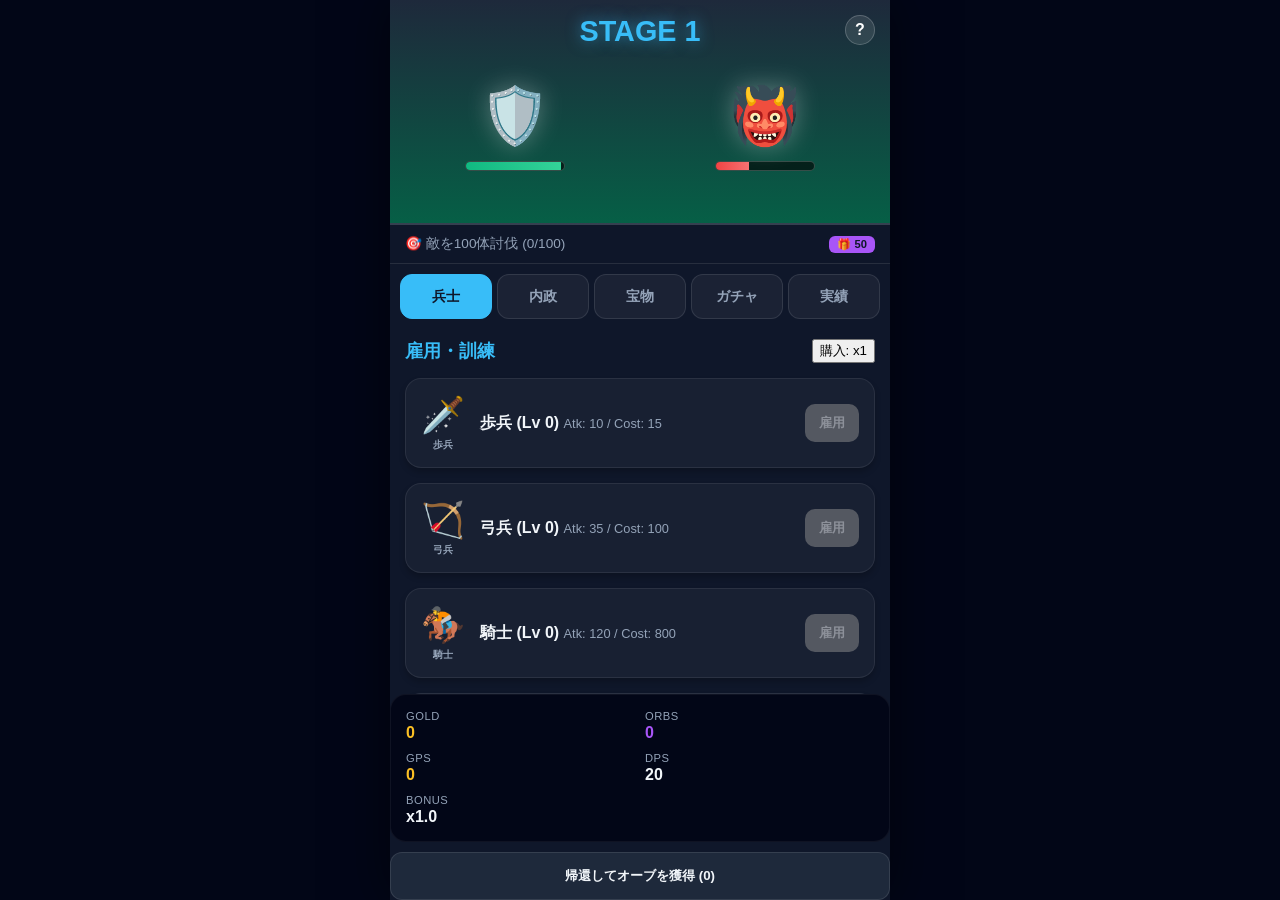
==== RPG/index.html @ 06d6e195 "feat: バグ修正・UI改善・デイリー実績タブ追加 - ボーナス計算の0除算バグ修正 - 倍速ボタンを累計討伐数ベースに変更(帰還後も維持) - 全タブのスクロール領域を統一 - ガチャ所持リストの" ====
<!DOCTYPE html>
<html lang="ja">

<head>
    <meta charset="UTF-8">
    <meta name="viewport" content="width=device-width, initial-scale=1.0">
    <title>Idle Rogue Rich - プロフェッショナル・アップデート</title>
    <style>
        :root {
            --bg-color: #0f172a;
            --card-bg: #1e293b;
            --accent-primary: #38bdf8;
            --accent-secondary: #818cf8;
            --text-main: #f1f5f9;
            --text-dim: #94a3b8;
            --danger: #ef4444;
            --success: #22c55e;
            --gold: #fbbf24;
            --orb: #a855f7;
        }

        * {
            box-sizing: border-box;
            -webkit-tap-highlight-color: transparent;
        }

        body {
            font-family: 'Inter', 'Hiragino Kaku Gothic ProN', 'Meiryo', sans-serif;
            background-color: #020617;
            color: var(--text-main);
            margin: 0;
            display: flex;
            justify-content: center;
            align-items: center;
            min-height: 100vh;
            overflow: hidden;
            font-size: 16px;
            /* Base font for mobile scaling */
        }

        @media (max-width: 480px) {
            body {
                font-size: 14px;
            }

            .game-wrapper {
                height: 100dvh;
                /* dynamic viewport height for mobile */
            }

            .item-card {
                padding: 10px 8px;
            }

            .tab-btn {
                padding: 10px 5px;
            }
        }

        .game-wrapper {
            width: 100%;
            max-width: 500px;
            /* Slightly wider for better UI */
            height: 100vh;
            background-color: var(--bg-color);
            display: flex;
            flex-direction: column;
            position: relative;
            box-shadow: 0 0 50px rgba(0, 0, 0, 0.5);
        }

        /* バトルエリア */
        .battle-screen {
            flex: 0 0 25%;
            position: relative;
            background: linear-gradient(to bottom, #1e1b4b, #0f172a);
            border-bottom: 2px solid rgba(255, 255, 255, 0.1);
            overflow: hidden;
            transition: box-shadow 0.3s;
        }

        .stage-info {
            position: absolute;
            top: 15px;
            width: 100%;
            text-align: center;
            font-size: 1.8rem;
            font-weight: 800;
            color: var(--accent-primary);
            text-shadow: 0 0 15px rgba(56, 189, 248, 0.6);
            z-index: 10;
        }

        /* 購入ボタンの無効化（グレーアウト） */
        .buy-btn:disabled {
            filter: grayscale(100%);
            opacity: 0.5;
            cursor: not-allowed;
            pointer-events: none;
        }

        /* 倍速ボタン */
        .speed-controls {
            position: absolute;
            top: 70px;
            right: 15px;
            display: none;
            /* 累計50体討伐まで隠す */
            gap: 5px;
            z-index: 100;
        }

        .speed-btn {
            background: rgba(0, 0, 0, 0.6);
            border: 1px solid var(--accent-secondary);
            color: white;
            padding: 4px 8px;
            border-radius: 4px;
            font-size: 0.7rem;
            cursor: pointer;
            transition: 0.2s;
        }

        .speed-btn.active {
            background: var(--accent-secondary);
            font-weight: bold;
        }

        /* ボス演出看板 */
        .boss-banner {
            position: absolute;
            top: 50%;
            left: 50%;
            transform: translate(-50%, -50%) scale(0);
            background: linear-gradient(90deg, transparent, rgba(220, 38, 38, 0.9), transparent);
            color: white;
            width: 100%;
            text-align: center;
            padding: 20px 0;
            font-size: 2rem;
            font-weight: 900;
            z-index: 500;
            pointer-events: none;
            transition: 0.5s cubic-bezier(0.175, 0.885, 0.32, 1.275);
            text-shadow: 0 0 10px black;
        }

        .boss-banner.show {
            transform: translate(-50%, -50%) scale(1);
        }

        /* ステージダウン：控えめなヒビ演出 */
        .stage-down-crack {
            position: absolute;
            inset: 0;
            background: url('data:image/svg+xml;utf8,<svg xmlns="http://www.w3.org/2000/svg" width="100" height="100" viewBox="0 0 100 100"><path d="M0 0 L20 30 L10 50 L40 70 L30 100 M60 0 L50 40 L80 60 L70 90 L100 100" stroke="white" stroke-width="2" fill="none" opacity="0.5"/></svg>');
            pointer-events: none;
            display: none;
            opacity: 0;
            transition: 0.3s;
        }

        @keyframes shake-lite {

            0%,
            100% {
                transform: translate(0, 0);
            }

            25% {
                transform: translate(-2px, 2px);
            }

            75% {
                transform: translate(2px, -2px);
            }
        }

        .shake-screen {
            animation: shake-lite 0.2s 3;
        }

        /* 宝物フィルター */
        .artifact-filter-area {
            display: flex;
            justify-content: space-between;
            align-items: center;
            padding: 10px;
            background: rgba(0, 0, 0, 0.2);
            border-radius: 8px;
            margin-bottom: 10px;
        }

        .rarity-select {
            background: var(--card-bg);
            color: white;
            border: 1px solid rgba(255, 255, 255, 0.1);
            padding: 5px;
            font-size: 0.8rem;
            border-radius: 4px;
        }

        /* レジェンド詳細ポップアップ */
        .legend-popup {
            position: fixed;
            top: 50%;
            left: 50%;
            transform: translate(-50%, -50%);
            background: var(--card-bg);
            border: 2px solid var(--gold);
            padding: 20px;
            border-radius: 12px;
            z-index: 1000;
            display: none;
            width: 80%;
            max-width: 300px;
            box-shadow: 0 0 30px rgba(251, 191, 36, 0.3);
            text-align: center;
        }

        /* 背景：階層表現用 */
        #battle-screen {
            transition: background 1s ease;
            background-size: cover;
            background-position: center;
        }

        .bg-plains {
            background: linear-gradient(to bottom, #1e293b, #065f46);
        }

        .bg-ruins {
            background: linear-gradient(to bottom, #1e293b, #4b5563);
        }

        .bg-boss {
            background: linear-gradient(to bottom, #450a0a, #000000) !important;
            animation: red-pulse 4s infinite;
        }

        @keyframes red-pulse {

            0%,
            100% {
                opacity: 0.9;
            }

            50% {
                opacity: 1;
            }
        }

        /* Stage Down エフェクト */
        .stage-down-overlay {
            position: absolute;
            inset: 0;
            display: none;
            justify-content: center;
            align-items: center;
            z-index: 50;
            pointer-events: none;
            background: radial-gradient(circle, transparent 40%, rgba(239, 68, 68, 0.4) 100%);
        }

        .stage-down-text {
            color: #ff4444;
            font-size: 3rem;
            font-weight: 900;
            text-shadow: 0 0 20px black;
            animation: warningShake 0.5s infinite;
        }

        @keyframes warningShake {

            0%,
            100% {
                transform: scale(1);
            }

            50% {
                transform: scale(1.1);
            }
        }

        .edge-flash-red {
            animation: redFlash 0.5s 3;
        }

        @keyframes redFlash {

            0%,
            100% {
                box-shadow: inset 0 0 0px var(--danger);
            }

            50% {
                box-shadow: inset 0 0 40px var(--danger);
            }
        }

        .units-container {
            height: 100%;
            display: flex;
            justify-content: space-around;
            align-items: center;
            padding-top: 30px;
        }

        .entity {
            display: flex;
            flex-direction: column;
            align-items: center;
            gap: 12px;
            position: relative;
        }

        .avatar {
            font-size: 3.5rem;
            filter: drop-shadow(0 0 12px rgba(255, 255, 255, 0.3));
        }

        .hp-container {
            width: 100px;
            height: 10px;
            background: rgba(0, 0, 0, 0.6);
            border-radius: 5px;
            overflow: hidden;
            border: 1px solid rgba(255, 255, 255, 0.2);
        }

        .hp-fill {
            height: 100%;
            width: 100%;
            transition: width 0.2s ease-out;
        }

        .hp-ally {
            background: linear-gradient(90deg, #10b981, #34d399);
        }

        .hp-enemy {
            background: linear-gradient(90deg, #ef4444, #f87171);
        }

        /* 管理エリア */
        .management-area {
            flex: 1;
            display: flex;
            flex-direction: column;
            background: var(--bg-color);
            padding: 0;
            /* Remove padding to allow mission-bar to touch edges */
            overflow: hidden;
        }

        /* 固定実績バーの余白調整 */
        .tabs {
            display: flex;
            gap: 5px;
            margin: 10px;
            /* Bring back margin since management-area padding is 0 */
        }

        .tab-btn {
            flex: 1;
            padding: 12px 5px;
            background: rgba(255, 255, 255, 0.05);
            border: 1px solid rgba(255, 255, 255, 0.1);
            color: var(--text-dim);
            border-radius: 12px;
            cursor: pointer;
            font-size: 0.9rem;
            font-weight: bold;
            transition: 0.2s;
        }

        .tab-btn.active {
            background: var(--accent-primary);
            color: var(--bg-color);
            border-color: var(--accent-primary);
        }

        .tab-content {
            display: none;
            flex: 1;
            min-height: 0;
            /* flexbox子要素のスクロール有効化に必須 */
            overflow-y: auto;
            padding: 10px 15px;
            -webkit-overflow-scrolling: touch;
            scrollbar-width: thin;
            scrollbar-color: var(--accent-primary) transparent;
        }

        .tab-content::-webkit-scrollbar {
            width: 4px;
        }

        .tab-content::-webkit-scrollbar-thumb {
            background: var(--accent-primary);
            border-radius: 10px;
        }

        .tab-content.active {
            display: flex;
            flex-direction: column;
        }

        /* === デイリー実績タブ用スタイル === */
        .daily-mission-card {
            background: rgba(255, 255, 255, 0.04);
            border: 1px solid rgba(255, 255, 255, 0.08);
            border-radius: 16px;
            padding: 15px;
            margin-bottom: 12px;
            transition: 0.2s;
        }

        .daily-mission-card.completed {
            border-color: rgba(34, 197, 94, 0.4);
            background: rgba(34, 197, 94, 0.08);
        }

        .daily-mission-card.claimed {
            opacity: 0.5;
            border-color: rgba(255, 255, 255, 0.05);
        }

        .daily-mission-header {
            display: flex;
            justify-content: space-between;
            align-items: center;
            margin-bottom: 10px;
        }

        .daily-mission-title {
            font-weight: bold;
            font-size: 0.95rem;
        }

        .daily-mission-reward {
            color: var(--orb);
            font-size: 0.8rem;
            font-weight: bold;
        }

        .daily-progress-bar {
            height: 10px;
            background: rgba(255, 255, 255, 0.08);
            border-radius: 5px;
            overflow: hidden;
            margin-bottom: 6px;
        }

        .daily-progress-fill {
            height: 100%;
            background: linear-gradient(90deg, var(--accent-primary), var(--accent-secondary));
            border-radius: 5px;
            transition: width 0.5s ease;
        }

        .daily-mission-card.completed .daily-progress-fill {
            background: linear-gradient(90deg, var(--success), #4ade80);
        }

        .daily-progress-text {
            font-size: 0.75rem;
            color: var(--text-dim);
            text-align: right;
            margin-bottom: 8px;
        }

        .claim-btn {
            width: 100%;
            padding: 10px;
            border: none;
            border-radius: 10px;
            font-weight: bold;
            cursor: pointer;
            transition: 0.2s;
            font-size: 0.9rem;
        }

        .claim-btn.available {
            background: linear-gradient(to right, var(--success), #4ade80);
            color: var(--bg-color);
            box-shadow: 0 4px 15px rgba(34, 197, 94, 0.3);
        }

        .claim-btn.available:active {
            transform: scale(0.96);
        }

        .claim-btn.locked {
            background: rgba(255, 255, 255, 0.05);
            color: var(--text-dim);
            cursor: not-allowed;
        }

        .claim-btn.claimed-btn {
            background: rgba(255, 255, 255, 0.05);
            color: var(--text-dim);
            cursor: default;
        }

        .daily-reset-info {
            text-align: center;
            font-size: 0.75rem;
            color: var(--text-dim);
            margin-bottom: 15px;
            padding: 8px;
            background: rgba(0, 0, 0, 0.2);
            border-radius: 8px;
        }

        /* ショップ・実績 */
        .shop-header {
            display: flex;
            justify-content: space-between;
            align-items: center;
            margin-bottom: 15px;
        }

        .shop-title {
            color: var(--accent-primary);
            font-weight: 800;
            font-size: 1.1rem;
        }

        .item-card {
            background: var(--card-bg);
            border-radius: 16px;
            padding: 12px;
            margin-bottom: 10px;
            display: flex;
            align-items: center;
            gap: 12px;
            border: 1px solid rgba(255, 255, 255, 0.05);
            box-shadow: 0 4px 6px rgba(0, 0, 0, 0.2);
        }

        .item-icon-wrapper {
            display: flex;
            flex-direction: column;
            align-items: center;
            gap: 2px;
        }

        .unit-label {
            font-size: 0.65rem;
            color: var(--text-dim);
            font-weight: bold;
        }

        .item-icon {
            font-size: 2.2rem;
        }

        .item-info {
            flex: 1;
        }

        .item-name {
            font-weight: bold;
            color: var(--text-main);
            font-size: 1rem;
        }

        .item-desc {
            font-size: 0.8rem;
            color: var(--text-dim);
        }

        .buy-btn {
            padding: 10px 14px;
            background: var(--accent-secondary);
            border-radius: 10px;
            color: white;
            font-weight: 800;
            border: none;
            cursor: pointer;
        }

        /* ポップアップ演出 */
        .atk-up-pop {
            position: absolute;
            color: #fbbf24;
            font-weight: 900;
            font-size: 1.4rem;
            pointer-events: none;
            animation: atkPop 0.6s ease-out forwards;
            z-index: 200;
            text-shadow: 0 0 10px rgba(0, 0, 0, 0.8);
        }

        @keyframes atkPop {
            0% {
                transform: scale(0.5);
                opacity: 0;
            }

            30% {
                transform: scale(1.2);
                opacity: 1;
            }

            100% {
                transform: translateY(-40px) scale(1);
                opacity: 0;
            }
        }

        /* Legacy mission-area styles removed */

        /* ヘルプボタン */
        .help-btn {
            position: absolute;
            top: 15px;
            right: 15px;
            width: 30px;
            height: 30px;
            background: rgba(255, 255, 255, 0.1);
            border: 1px solid rgba(255, 255, 255, 0.2);
            border-radius: 50%;
            color: white;
            display: flex;
            justify-content: center;
            align-items: center;
            cursor: pointer;
            z-index: 100;
            font-weight: bold;
        }

        /* モーダル共通 */
        .modal {
            position: fixed;
            inset: 0;
            background: rgba(0, 0, 0, 0.9);
            z-index: 3000;
            display: none;
            justify-content: center;
            align-items: center;
            padding: 20px;
        }

        .modal-content {
            background: var(--card-bg);
            border-radius: 20px;
            padding: 25px;
            width: 100%;
            max-width: 400px;
            max-height: 80vh;
            overflow-y: auto;
            position: relative;
        }

        .close-modal {
            position: absolute;
            top: 15px;
            right: 15px;
            font-size: 1.5rem;
            cursor: pointer;
        }

        .help-content h3 {
            color: var(--accent-primary);
            border-bottom: 1px solid #334155;
            padding-bottom: 5px;
        }

        .help-content p {
            font-size: 0.85rem;
            line-height: 1.5;
            color: var(--text-dim);
        }

        /* アーティファクト詳細（ガチャ用） */
        .gacha-item-detail {
            font-size: 0.8rem;
            margin-top: 5px;
            color: var(--accent-secondary);
        }

        /* アニメーション：ヒット演出 */
        @keyframes flash {

            0%,
            100% {
                filter: brightness(1);
            }

            50% {
                filter: brightness(3) contrast(1.5);
            }
        }

        .damage-popup {
            position: absolute;
            font-weight: 900;
            font-size: 1.5rem;
            pointer-events: none;
            animation: floatUp 0.8s forwards;
            z-index: 100;
            text-shadow: 2px 2px 0px rgba(0, 0, 0, 1);
        }

        @keyframes floatUp {
            0% {
                transform: translateY(0);
                opacity: 1;
            }

            100% {
                transform: translateY(-60px);
                opacity: 0;
            }
        }

        .footer-stats {
            background: #020617;
            padding: 12px;
            border-radius: 16px;
            display: grid;
            grid-template-columns: 1fr 1fr;
            gap: 8px;
            margin-top: auto;
            border: 1px solid rgba(255, 255, 255, 0.05);
        }

        .stat-val {
            font-size: 1.1rem;
        }

        /* アーティファクト */
        .artifact-grid {
            display: grid;
            grid-template-columns: repeat(4, 1fr);
            gap: 12px;
            padding: 5px;
        }

        .artifact-slot {
            aspect-ratio: 1;
            background: rgba(0, 0, 0, 0.3);
            border-radius: 12px;
            display: flex;
            justify-content: center;
            align-items: center;
            font-size: 1.5rem;
            border: 2px solid transparent;
            opacity: 0.3;
            transition: all 0.3s;
            cursor: help;
        }

        .artifact-slot.owned {
            opacity: 1;
            background: rgba(255, 255, 255, 0.05);
        }

        /* ガチャUI */
        .gacha-container {
            padding: 20px;
            text-align: center;
            background: rgba(0, 0, 0, 0.2);
            border-radius: 20px;
            border: 1px dashed rgba(168, 85, 247, 0.4);
        }

        .gacha-banner {
            font-size: 1.5rem;
            font-weight: bold;
            margin-bottom: 15px;
            background: linear-gradient(45deg, #a855f7, #38bdf8);
            -webkit-background-clip: text;
            -webkit-text-fill-color: transparent;
        }

        .gacha-btn {
            width: 100%;
            padding: 18px;
            background: linear-gradient(to right, #6366f1, #a855f7);
            color: white;
            border: none;
            border-radius: 14px;
            font-weight: bold;
            font-size: 1.1rem;
            cursor: pointer;
            box-shadow: 0 4px 15px rgba(168, 85, 247, 0.4);
            transition: all 0.2s;
        }

        .gacha-btn:active {
            transform: scale(0.96);
        }

        .gacha-owned {
            margin-top: 25px;
            display: grid;
            grid-template-columns: repeat(2, 1fr);
            gap: 12px;
        }

        .gacha-item {
            background: rgba(255, 255, 255, 0.05);
            padding: 10px;
            border-radius: 10px;
            font-size: 0.8rem;
            display: flex;
            align-items: center;
            gap: 10px;
        }

        /* 統計エリア */
        .footer-stats {
            background: #020617;
            padding: 15px;
            border-radius: 16px;
            display: grid;
            grid-template-columns: 1fr 1fr;
            gap: 10px;
            margin-top: auto;
        }

        .stat-box {
            display: flex;
            flex-direction: column;
            gap: 2px;
        }

        .stat-lbl {
            font-size: 0.7rem;
            color: var(--text-dim);
            text-transform: uppercase;
            letter-spacing: 0.5px;
        }

        .stat-val {
            font-size: 1rem;
            font-weight: bold;
            font-variant-numeric: tabular-nums;
        }

        .color-gold {
            color: var(--gold);
        }

        .color-orb {
            color: var(--orb);
        }

        .return-btn {
            width: 100%;
            padding: 14px;
            background: #1e293b;
            color: var(--text-main);
            border: 1px solid rgba(255, 255, 255, 0.1);
            border-radius: 12px;
            margin-top: 10px;
            font-weight: bold;
            cursor: pointer;
            transition: all 0.2s;
        }

        .return-btn:hover:not(:disabled) {
            background: #334155;
            border-color: var(--accent-primary);
        }

        /* オーバーレイ */
        .overlay {
            position: fixed;
            top: 0;
            left: 0;
            width: 100%;
            height: 100%;
            background: rgba(0, 0, 0, 0.85);
            backdrop-filter: blur(10px);
            z-index: 1000;
            display: none;
            justify-content: center;
            align-items: center;
        }

        .result-card {
            width: 90%;
            max-width: 400px;
            background: var(--card-bg);
            border: 1px solid rgba(255, 255, 255, 0.1);
            border-radius: 28px;
            padding: 25px;
            text-align: center;
            box-shadow: 0 25px 50px -12px rgba(0, 0, 0, 0.5);
            max-height: 90vh;
            display: flex;
            flex-direction: column;
        }

        /* --- 新規UIスタイル --- */
        .mission-bar {
            background: rgba(15, 23, 42, 0.85);
            border-bottom: 1px solid rgba(255, 255, 255, 0.1);
            padding: 10px 15px;
            display: flex;
            justify-content: space-between;
            align-items: center;
            cursor: pointer;
            transition: 0.2s;
            position: sticky;
            top: 0;
            z-index: 10;
            backdrop-filter: blur(8px);
        }

        .mission-bar:hover {
            background: rgba(30, 41, 59, 0.95);
        }

        .mission-summary-text {
            font-size: 0.85rem;
            color: var(--text-dim);
            white-space: nowrap;
            overflow: hidden;
            text-overflow: ellipsis;
            max-width: 70%;
        }

        .mission-reward-badge {
            background: var(--orb);
            color: var(--bg-color);
            font-size: 0.7rem;
            font-weight: bold;
            padding: 2px 8px;
            border-radius: 6px;
            display: flex;
            align-items: center;
            gap: 4px;
        }

        .mission-modal {
            display: none;
            position: fixed;
            top: 0;
            left: 0;
            width: 100%;
            height: 100%;
            background: rgba(0, 0, 0, 0.85);
            z-index: 2000;
            justify-content: center;
            align-items: center;
            padding: 20px;
        }

        .mission-modal-content {
            background: var(--card-bg);
            border: 1px solid rgba(255, 255, 255, 0.1);
            width: 100%;
            max-width: 420px;
            border-radius: 20px;
            padding: 25px;
            max-height: 80vh;
            overflow-y: auto;
            box-shadow: 0 15px 40px rgba(0, 0, 0, 0.6);
        }

        .mission-item {
            background: rgba(255, 255, 255, 0.03);
            border: 1px solid rgba(255, 255, 255, 0.05);
            border-radius: 12px;
            padding: 15px;
            margin-bottom: 12px;
            display: flex;
            flex-direction: column;
            gap: 10px;
        }

        .mission-item.done {
            border-color: rgba(34, 197, 94, 0.3);
            background: rgba(34, 197, 94, 0.08);
        }

        .mission-info-top {
            display: flex;
            justify-content: space-between;
            align-items: center;
        }

        .mission-progress-container {
            height: 8px;
            background: rgba(255, 255, 255, 0.08);
            border-radius: 4px;
            overflow: hidden;
        }

        .mission-progress-fill {
            height: 100%;
            background: var(--accent-primary);
            width: 0%;
            transition: width 0.5s ease;
        }

        .mission-item.done .mission-progress-fill {
            background: var(--accent-secondary);
        }

        /* カード型UIの統一 */
        .item-card {
            background: rgba(255, 255, 255, 0.04);
            border: 1px solid rgba(255, 255, 255, 0.08);
            border-radius: 16px;
            padding: 15px;
            margin-bottom: 15px;
            display: flex;
            align-items: center;
            gap: 15px;
            position: relative;
            overflow: hidden;
            transition: 0.2s;
        }

        .item-card:hover {
            border-color: rgba(255, 255, 255, 0.15);
            background: rgba(255, 255, 255, 0.06);
        }

        .quest-progress-bg {
            position: absolute;
            bottom: 0;
            left: 0;
            width: 100%;
            height: 3px;
            background: rgba(255, 255, 255, 0.05);
        }

        .quest-progress-fill {
            height: 100%;
            background: var(--accent-secondary);
            width: 0%;
            transition: width 0.1s linear;
        }

        .gps-increase {
            color: var(--accent-secondary);
            font-size: 0.75rem;
            font-weight: bold;
            margin-left: 5px;
            animation: bounce-s 1.2s infinite;
        }

        @keyframes bounce-s {

            0%,
            100% {
                transform: translateY(0);
            }

            50% {
                transform: translateY(-3px);
            }
        }

        /* ガチャリニューアル */
        .gacha-layout {
            display: flex;
            flex-direction: column;
            height: 100%;
        }

        .gacha-top {
            flex: 1;
            padding: 20px;
            text-align: center;
            background: linear-gradient(to bottom, rgba(59, 130, 246, 0.1), transparent);
            display: flex;
            flex-direction: column;
            justify-content: center;
            align-items: center;
        }

        .gacha-banner-v2 {
            font-size: 1.4rem;
            font-weight: bold;
            color: var(--orb);
            margin-bottom: 15px;
        }

        .gacha-bottom {
            background: rgba(0, 0, 0, 0.2);
            padding: 25px;
            border-top: 1px solid rgba(255, 255, 255, 0.05);
        }

        .gacha-btn-v2 {
            width: 100%;
            padding: 18px;
            margin-bottom: 12px;
            font-size: 1.1rem;
            font-weight: bold;
            border-radius: 12px;
            cursor: pointer;
            transition: 0.3s;
            border: none;
        }

        .gacha-btn-1 {
            background: rgba(255, 255, 255, 0.1);
            color: var(--text-main);
            border: 1px solid rgba(255, 255, 255, 0.1);
        }

        .gacha-btn-10 {
            background: linear-gradient(to right, #f59e0b, #ef4444);
            color: white;
            box-shadow: 0 4px 15px rgba(239, 68, 68, 0.3);
        }

        .gacha-btn-v2:disabled {
            opacity: 0.5;
            filter: grayscale(1);
        }

        /* 宝物リストのスクロール化とグリッド調整 */
        .res-art-container {
            background: rgba(0, 0, 0, 0.2);
            border-radius: 12px;
            padding: 15px;
            margin-bottom: 20px;
            overflow: hidden;
            display: flex;
            flex-direction: column;
        }

        #res-art-list {
            display: grid;
            grid-template-columns: repeat(5, 1fr);
            gap: 12px;
            max-height: 40vh;
            overflow-y: auto;
            padding: 5px;
            /* カスタムスクロールバー */
            scrollbar-width: thin;
            scrollbar-color: var(--accent-primary) transparent;
        }

        #res-art-list::-webkit-scrollbar {
            width: 4px;
        }

        #res-art-list::-webkit-scrollbar-thumb {
            background: var(--accent-primary);
            border-radius: 10px;
        }

        @media (max-width: 480px) {
            #res-art-list {
                grid-template-columns: repeat(4, 1fr);
                gap: 8px;
            }
        }

        /* レアリティ別スロット演出 */
        .res-art-slot {
            aspect-ratio: 1;
            background: rgba(15, 23, 42, 0.5);
            border: 1px solid rgba(255, 255, 255, 0.1);
            border-radius: 8px;
            display: flex;
            justify-content: center;
            align-items: center;
            position: relative;
            transition: 0.3s;
        }

        .rarity-n {
            border-color: #94a3b8;
        }

        .rarity-r {
            border-color: #22c55e;
            background: rgba(34, 197, 94, 0.1);
        }

        .rarity-hr {
            border-color: #3b82f6;
            background: rgba(59, 130, 246, 0.1);
        }

        .rarity-sr {
            border-color: #a855f7;
            background: rgba(168, 85, 247, 0.1);
        }

        .rarity-l {
            border-color: #fbbf24;
            background: rgba(251, 191, 36, 0.15);
            box-shadow: 0 0 10px rgba(251, 191, 36, 0.3);
            animation: legend-glow 2s infinite;
        }

        @keyframes legend-glow {

            0%,
            100% {
                box-shadow: 0 0 5px rgba(251, 191, 36, 0.3);
            }

            50% {
                box-shadow: 0 0 15px rgba(251, 191, 36, 0.6);
            }
        }

        /* ツールチップ */
        .tooltip {
            position: fixed;
            background: rgba(15, 23, 42, 0.98);
            border: 1px solid var(--accent-primary);
            color: white;
            padding: 12px 18px;
            border-radius: 10px;
            font-size: 0.85rem;
            z-index: 2000;
            pointer-events: none;
            display: none;
            box-shadow: 0 10px 30px rgba(0, 0, 0, 0.6);
        }

        .death-flash {
            animation: deathFlash 0.3s ease-out;
        }

        @keyframes deathFlash {
            0% {
                filter: brightness(1);
            }

            50% {
                filter: brightness(10) contrast(2) hue-rotate(90deg);
            }

            100% {
                filter: brightness(1);
            }
        }

        .art-multi {
            position: absolute;
            bottom: -2px;
            right: -2px;
            background: rgba(0, 0, 0, 0.8);
            color: var(--gold);
            font-size: 0.6rem;
            padding: 1px 3px;
            border-radius: 3px;
            border: 1px solid var(--gold);
            font-weight: bold;
            pointer-events: none;
        }
    </style>
</head>

<body>

    <div class="game-wrapper" id="game-wrapper">
        <div class="help-btn" onclick="openHelp()">?</div>

        <div class="battle-screen" id="battle-screen">
            <div id="stage-down-overlay" class="stage-down-overlay">
                <div class="stage-down-text">⚠ Stage Down ⚠</div>
            </div>
            <div id="stage-down-crack" class="stage-down-crack"></div>
            <div id="boss-banner" class="boss-banner">BOSS STAGE</div>

            <div class="speed-controls" id="speed-controls">
                <button class="speed-btn active" onclick="setSpeed(1)">x1</button>
                <button class="speed-btn" id="speed-x2" onclick="setSpeed(2)">x2</button>
                <button class="speed-btn" id="speed-x3" onclick="setSpeed(3)">x3</button>
            </div>

            <div class="stage-info" id="stage-info-display">STAGE <span id="stage-num">1</span></div>
            <div class="units-container">
                <div class="entity walking" id="ally-entity">
                    <div class="avatar">🛡️</div>
                    <div class="hp-container">
                        <div id="ally-hp-bar" class="hp-fill hp-ally"></div>
                    </div>
                </div>
                <div class="entity" id="enemy-entity">
                    <div class="avatar" id="enemy-avatar">👹</div>
                    <div class="hp-container">
                        <div id="enemy-hp-bar" class="hp-fill hp-enemy"></div>
                    </div>
                </div>
            </div>
        </div>

        <div class="management-area">
            <!-- 新しい固定実績バー -->
            <div class="mission-bar" onclick="openMissions()">
                <div class="mission-summary-text" id="mission-summary-text">
                    🎯 ターゲット: 敵を100体討伐 (0/100)
                </div>
                <div class="mission-reward-badge">
                    <span>🎁</span> <span id="mission-reward-val">50</span>
                </div>
            </div>

            <div class="tabs">
                <button class="tab-btn active" onclick="showTab('units')">兵士</button>
                <button class="tab-btn" onclick="showTab('quests')">内政</button>
                <button class="tab-btn" onclick="showTab('artifacts')">宝物</button>
                <button class="tab-btn" onclick="showTab('gacha')">ガチャ</button>
                <button class="tab-btn" onclick="showTab('daily')">実績</button>
            </div>

            <div id="units-tab" class="tab-content active">
                <div class="shop-header">
                    <span class="shop-title">雇用・訓練</span>
                    <button class="toggle-btn" id="buy-mode-btn" onclick="toggleBuyMode()">購入: x1</button>
                </div>
                <div id="unit-list"></div>
            </div>

            <div id="quests-tab" class="tab-content">
                <div class="shop-header">
                    <span class="shop-title">内政・クエスト</span>
                </div>
                <p style="font-size: 0.75rem; color: var(--text-dim); margin-bottom: 10px;">
                    クエストを強化することで、戦闘中も自動的にゴールドが生産されます (GPS)。
                </p>
                <div id="quest-list"></div>
            </div>

            <div id="artifacts-tab" class="tab-content">
                <div class="artifact-filter-area">
                    <span style="font-size:0.8rem;">📦 宝物コレクション</span>
                    <select class="rarity-select" id="rarity-filter" onchange="filterArtifacts()">
                        <option value="ALL">すべて</option>
                        <option value="L">LEGEND</option>
                        <option value="SR">SUPER RARE</option>
                        <option value="HR">HYPER RARE</option>
                        <option value="R">RARE</option>
                        <option value="N">NORMAL</option>
                    </select>
                </div>
                <div class="artifact-grid" id="artifact-list">
                    <!-- JSで動的に追加 -->
                </div>
            </div>

            <div id="gacha-tab" class="tab-content">
                <div class="gacha-layout">
                    <div class="gacha-top">
                        <div class="gacha-banner-v2">🌌 神域の宝物典</div>
                        <div style="font-size: 0.8rem; color: var(--text-dim); max-width: 280px; margin: 0 auto;">
                            古の神々が遺した秘宝の数々。<br>
                            オーブを捧げることで、持ち主の魂を恒久的に強化する力の一部を得ることができます。
                        </div>
                        <div style="margin-top:20px; font-size:0.75rem; color:var(--accent-primary);">
                            R以上 30% / HR以上 10% / L 0.5%
                        </div>
                    </div>
                    <div class="gacha-bottom">
                        <button class="gacha-btn-v2 gacha-btn-1" onclick="pullGacha()">
                            1回引く (100 Orbs)
                        </button>
                        <button class="gacha-btn-v2 gacha-btn-10" onclick="pullGacha10()">
                            10回引く (1000 Orbs)
                        </button>
                    </div>
                    <div style="margin-top:15px;">
                        <div style="font-size:0.85rem; color:var(--text-dim); margin-bottom:10px; padding:0 20px;">📦
                            所持アイテム</div>
                        <div class="gacha-owned" id="gacha-owned-list"></div>
                    </div>
                </div>
            </div>

            <!-- ===== 実績（デイリー）タブ ===== -->
            <div id="daily-tab" class="tab-content">
                <div class="shop-header">
                    <span class="shop-title">🏆 デイリー実績</span>
                </div>
                <div class="daily-reset-info" id="daily-reset-timer">次のリセットまで: --:--:--</div>
                <div id="daily-mission-list"></div>
            </div>

            <div class="footer-stats">
                <div class="stat-box">
                    <span class="stat-lbl">Gold</span>
                    <span id="gold-val" class="stat-val color-gold">0</span>
                </div>
                <div class="stat-box">
                    <span class="stat-lbl">Orbs</span>
                    <span id="orb-val" class="stat-val color-orb">0</span>
                </div>
                <div class="stat-box">
                    <span class="stat-lbl">GPS</span>
                    <span id="gps-val" class="stat-val color-gold">0</span>
                </div>
                <div class="stat-box">
                    <span class="stat-lbl">DPS</span>
                    <span id="dps-val" class="stat-val">0</span>
                </div>
                <div class="stat-box">
                    <span class="stat-lbl">Bonus</span>
                    <span id="multi-val" class="stat-val">x1.0</span>
                </div>
            </div>

            <button class="return-btn" id="return-btn" onclick="handleReturn()">
                帰還してオーブを獲得 (<span id="pending-orbs">0</span>)
            </button>
        </div>

        <!-- レジェンド詳細ポップアップ -->
        <div id="legend-detail" class="legend-popup" onclick="this.style.display='none'">
            <div id="legend-detail-content"></div>
            <button class="buy-btn" style="margin-top:15px; width:100%;">閉じる</button>
        </div>

        <!-- 実績詳細モーダル -->
        <div id="mission-modal" class="mission-modal" onclick="event.target === this && closeMissions()">
            <div class="mission-modal-content" onclick="event.stopPropagation()">
                <h2 style="margin-top:0; display:flex; justify-content:space-between; align-items:center;">
                    🎯 ステージ実績
                    <span style="font-size:1rem; color:var(--text-dim); cursor:pointer;"
                        onclick="closeMissions()">✕</span>
                </h2>
                <div id="mission-list-full"></div>
            </div>
        </div>

        <div id="result-overlay" class="overlay">
            <div class="result-card">
                <h2 style="color:var(--accent-primary); margin-top:0;" id="res-title">帰還達成</h2>
                <div id="res-stats-area" style="margin: 25px 0; text-align: left; font-size: 1.1rem;">
                    <div style="display:flex; justify-content:space-between; margin-bottom:10px;">到達ステージ: <span
                            id="res-stage">1</span></div>
                    <div style="display:flex; justify-content:space-between; color:var(--orb); font-weight:bold;">獲得オーブ:
                        <span id="res-orbs">0</span>
                    </div>
                </div>
                <div class="res-art-container">
                    <div style="font-size:0.8rem; color:var(--text-dim); margin-bottom:10px;">獲得した宝物</div>
                    <div id="res-art-list"></div>
                </div>
                <button class="gacha-btn" onclick="closeResult()"
                    style="background:var(--accent-primary); color:var(--bg-color);">次元を越える</button>
            </div>
        </div>

        <!-- ヘルプモーダル -->
        <div id="help-modal" class="modal" onclick="closeHelp()">
            <div class="modal-content" onclick="event.stopPropagation()">
                <span class="close-modal" onclick="closeHelp()">&times;</span>
                <div class="help-content">
                    <h3>遊び方</h3>
                    <p><b>1. 兵士を雇おう:</b> 獲得したゴールドで兵士を雇用し、DPSを上げてください。</p>
                    <p><b>2. ステージを進もう:</b> 敵を倒すと自動的に次のステージへ進みます。10ステージごとにボスが出現します。</p>
                    <p><b>3. 帰還して強化:</b> 限界を感じたら「帰還」しましょう。ステージ数に応じたオーブを獲得し、アーティファクトで永久強化できます。</p>
                    <p><b>4. ガチャで秘宝入手:</b> オーブを使い、強力な特殊能力を持つアーティファクトを引き当てましょう。</p>
                    <p><b>5. レア敵出現:</b> 低確率で大量のゴールドを落とすレア敵が出現します！</p>
                </div>
            </div>
        </div>

        <div id="custom-tooltip" class="tooltip"></div>
    </div>

    <script>
        // --- 設定・定数 ---
        const UNIT_TYPES = [
            { id: 'infantry', name: '歩兵', icon: '🗡️', baseAtk: 10, baseCost: 15, unlockAt: 0 },
            { id: 'archer', name: '弓兵', icon: '🏹', baseAtk: 35, baseCost: 100, unlockAt: 0 },
            { id: 'knight', name: '騎士', icon: '🏇', baseAtk: 120, baseCost: 800, unlockAt: 0 },
            { id: 'samurai', name: '侍', icon: '👘', baseAtk: 500, baseCost: 5000, unlockAt: 0 },
            { id: 'warrior', name: 'ビッグウォーリア', icon: '🛡️', baseAtk: 2500, baseCost: 50000, unlockAt: 100 },
            { id: 'golem', name: 'ゴーレム', icon: '🗿', baseAtk: 12000, baseCost: 500000, unlockAt: 200 },
            { id: 'dragon', name: 'ドラゴンライダー', icon: '🐉', baseAtk: 75000, baseCost: 8000000, unlockAt: 300 }
        ];

        const RARITIES = {
            L: { name: 'LEGEND', color: '#fbbf24', chance: 0.005 },
            SR: { name: 'SUPER RARE', color: '#a855f7', chance: 0.025 },
            HR: { name: 'HYPER RARE', color: '#3b82f6', chance: 0.07 },
            R: { name: 'RARE', color: '#22c55e', chance: 0.20 },
            N: { name: 'NORMAL', color: '#94a3b8', chance: 0.70 }
        };

        // スキルIDを日本語名に変換する辞書
        const EFFECT_TEXT = {
            'atk_add': '全攻撃力UP',
            'atk_multi': '攻撃速度UP',
            'gold_multi': '獲得ゴールドUP',
            'hp_multi': '最大HP・防御UP',
            'area_damage': '確率で範囲ダメージを与える',
            'holy_regen': '聖なる光でHPが持続回復する',
            'curse_atk': 'HPを削り、攻撃力を極限まで高める',
            'crit_up': '致命的な一撃が出る確率が上昇',
            'pierce_shot': '敵の装甲を貫通してダメージを与える',
            'cheat_death': '死の淵から一度だけ蘇る',
            'reflect_dmg': '受けたダメージの一部を敵に反射する',
            'slow_move': '防御を極めるが、行動がわずかに鈍る',
            'resist_all': 'あらゆる状態異常やデバフを無効化する',
            'absorb_atk': '敵の攻撃を吸収し、自らの力に変える',
            'lucky_drop': '敵がレアアイテムを落としやすくなる',
            'extra_coin': '敵を倒した際、追加でコインを獲得する',
            'pain_coin': 'ダメージを受けるたび、わずかにゴールドを得る',
            'greed_aura': '強欲のオーラを纏い、全収入を増幅させる',
            'boss_rich': 'ボス討伐時の報酬が大幅に増加する',
            'evasion_up': '敵の攻撃を華麗に回避する確率が上昇',
            'double_tap': '一撃で二度のダメージを与える',
            'time_stop': '確率で敵の時間を一時的に停止させる',
            'no_delay': '攻撃の間隔が限界まで短縮される',
            'instant_action': '行動のリキャスタイムが消失する',
            'divine_shred': '神の加護により、ステージが進むほど強くなる',
            'instant_kill': '低確率で敵を一撃のもとに屠る'
        };

        const ARTIFACT_DATA = [
            // --- [武器系：全攻撃力アップ] ---
            { id: 'wood_stick', rarity: 'N', name: '木の棒', icon: '🦯', effect: 'atk_add', value: 0.05 },
            { id: 'bronze_dagger', rarity: 'N', name: '銅の短剣', icon: '🔪', effect: 'atk_add', value: 0.10 },
            { id: 'hunter_bow', rarity: 'N', name: '狩人の弓', icon: '🏹', effect: 'atk_add', value: 0.15 },
            { id: 'apprentice_staff', rarity: 'N', name: '見習いの杖', icon: '🪄', effect: 'atk_add', value: 0.15 },
            { id: 'stone_axe', rarity: 'N', name: '石の斧', icon: '🪓', effect: 'atk_add', value: 0.20 },
            { id: 'steel_sword', rarity: 'R', name: '鋼の長剣', icon: '⚔️', effect: 'atk_add', value: 0.35 },
            { id: 'knight_spear', rarity: 'R', name: '騎士の槍', icon: '🔱', effect: 'atk_add', value: 0.40 },
            { id: 'battle_axe', rarity: 'R', name: 'バトルアックス', icon: '🪓', effect: 'atk_add', value: 0.45 },
            { id: 'mage_staff', rarity: 'R', name: '魔道士の杖', icon: '🔮', effect: 'atk_add', value: 0.45 },
            { id: 'cross_bow', rarity: 'R', name: 'クロスボウ', icon: '🏹', effect: 'atk_add', value: 0.50 },
            { id: 'platinum_sword', rarity: 'HR', name: 'プラチナソード', icon: '🗡️', effect: 'atk_add', value: 0.60 },
            { id: 'guren_staff', rarity: 'HR', name: '紅蓮の杖', icon: '🔥', effect: 'atk_add', value: 0.65 },
            { id: 'berserker_axe', rarity: 'HR', name: '狂戦士の斧', icon: '🪓', effect: 'atk_add', value: 0.70 },
            { id: 'sniper_bow', rarity: 'HR', name: 'スナイパーボウ', icon: '🎯', effect: 'atk_add', value: 0.75 },
            { id: 'dragon_spear', rarity: 'HR', name: '竜骨の槍', icon: '🐉', effect: 'atk_add', value: 0.80 },
            { id: 'oric_sword', rarity: 'SR', name: 'オリハルコンの剣', icon: '✨', effect: 'atk_add', value: 0.85 },
            { id: 'holy_spear', rarity: 'SR', name: '聖騎士の槍', icon: '🔱', effect: 'atk_add', value: 0.90 },
            { id: 'stardust_staff', rarity: 'SR', name: '星屑の杖', icon: '🌟', effect: 'atk_add', value: 0.90 },
            { id: 'giant_axe', rarity: 'SR', name: '巨人の斧', icon: '🔨', effect: 'atk_add', value: 0.95 },
            { id: 'angel_bow', rarity: 'SR', name: '天使の弓', icon: '👼', effect: 'atk_add', value: 1.00 },
            { id: 'excalibur', rarity: 'L', name: '聖剣エクスカリバー', icon: '⚔️', effect: 'atk_add', value: 4.00, special: 'holy_regen' },
            { id: 'muramasa', rarity: 'L', name: '妖刀村正', icon: '🔪', effect: 'atk_add', value: 4.50, special: 'curse_atk' },
            { id: 'sun_staff', rarity: 'L', name: '太陽の杖', icon: '☀️', effect: 'atk_add', value: 3.50, special: 'area_damage' },
            { id: 'destruct_axe', rarity: 'L', name: '破壊の斧', icon: '🪓', effect: 'atk_add', value: 4.00, special: 'crit_up' },
            { id: 'celestial_bow', rarity: 'L', name: '天穹の弓', icon: '🏹', effect: 'atk_add', value: 3.50, special: 'pierce_shot' },

            // --- [盾系：防御力アップ] ---
            { id: 'wood_buckler', rarity: 'N', name: '木のバックラー', icon: '🛡️', effect: 'hp_multi', value: 0.10 },
            { id: 'leather_shield', rarity: 'N', name: '皮の盾', icon: '🛡️', effect: 'hp_multi', value: 0.15 },
            { id: 'bronze_shield', rarity: 'N', name: '銅の盾', icon: '🛡️', effect: 'hp_multi', value: 0.20 },
            { id: 'pot_lid', rarity: 'N', name: 'なべのふた', icon: '🍳', effect: 'hp_multi', value: 0.05 },
            { id: 'soldier_shield', rarity: 'N', name: '兵士の盾', icon: '🛡️', effect: 'hp_multi', value: 0.20 },
            { id: 'steel_shield', rarity: 'R', name: '鋼の盾', icon: '🛡️', effect: 'hp_multi', value: 0.35 },
            { id: 'silver_shield', rarity: 'R', name: '銀の盾', icon: '🛡️', effect: 'hp_multi', value: 0.40 },
            { id: 'knight_shield', rarity: 'R', name: '騎士の盾', icon: '🛡️', effect: 'hp_multi', value: 0.45 },
            { id: 'round_shield', rarity: 'R', name: 'ラウンドシールド', icon: '🛡️', effect: 'hp_multi', value: 0.40 },
            { id: 'kite_shield', rarity: 'R', name: 'カイトシールド', icon: '🛡️', effect: 'hp_multi', value: 0.50 },
            { id: 'plat_shield', rarity: 'HR', name: 'プラチナの盾', icon: '🛡️', effect: 'hp_multi', value: 0.60 },
            { id: 'mithril_shield', rarity: 'HR', name: 'ミスリルの盾', icon: '🛡️', effect: 'hp_multi', value: 0.65 },
            { id: 'ice_shield', rarity: 'HR', name: '氷結の盾', icon: '❄️', effect: 'hp_multi', value: 0.70 },
            { id: 'dragon_shield', rarity: 'HR', name: '竜鱗の盾', icon: '🛡️', effect: 'hp_multi', value: 0.75 },
            { id: 'tower_shield', rarity: 'HR', name: 'タワーシールド', icon: '🛡️', effect: 'hp_multi', value: 0.80 },
            { id: 'oric_shield', rarity: 'SR', name: 'オリハルコンの盾', icon: '🛡️', effect: 'hp_multi', value: 0.85 },
            { id: 'holy_shield', rarity: 'SR', name: '聖騎士の盾', icon: '🛡️', effect: 'hp_multi', value: 0.90 },
            { id: 'stardust_shield', rarity: 'SR', name: '星屑の盾', icon: '✨', effect: 'hp_multi', value: 0.95 },
            { id: 'giant_shield', rarity: 'SR', name: '巨人の盾', icon: '🛡️', effect: 'hp_multi', value: 0.95 },
            { id: 'spirit_shield', rarity: 'SR', name: '精霊の盾', icon: '🍃', effect: 'hp_multi', value: 1.00 },
            { id: 'aegis', rarity: 'L', name: '神盾イージス', icon: '🛡️', effect: 'hp_multi', value: 4.00, special: 'cheat_death' },
            { id: 'prydwen', rarity: 'L', name: '聖盾プリトウェン', icon: '🛡️', effect: 'hp_multi', value: 3.50, special: 'reflect_dmg' },
            { id: 'genbu_shell', rarity: 'L', name: '玄武の甲羅', icon: '🐢', effect: 'hp_multi', value: 5.00, special: 'slow_move' },
            { id: 'argos', rarity: 'L', name: '魔盾アルゴス', icon: '🛡️', effect: 'hp_multi', value: 4.50, special: 'resist_all' },
            { id: 'void_shield', rarity: 'L', name: '虚無の盾', icon: '🌀', effect: 'hp_multi', value: 4.00, special: 'absorb_atk' },

            // --- [コイン系：お金獲得率アップ] ---
            { id: 'copper_coin', rarity: 'N', name: '銅貨', icon: '🪙', effect: 'gold_multi', value: 0.10 },
            { id: 'old_wallet', rarity: 'N', name: '古びた財布', icon: '👛', effect: 'gold_multi', value: 0.15 },
            { id: 'small_gem', rarity: 'N', name: '小さな宝石', icon: '💎', effect: 'gold_multi', value: 0.15 },
            { id: 'silver_ring', rarity: 'N', name: '銀の指輪', icon: '💍', effect: 'gold_multi', value: 0.20 },
            { id: 'piggy_bank', rarity: 'N', name: '貯金箱', icon: '🐷', effect: 'gold_multi', value: 0.25 },
            { id: 'silver_coin', rarity: 'R', name: '銀貨', icon: '🪙', effect: 'gold_multi', value: 0.35 },
            { id: 'gold_coin', rarity: 'R', name: '金貨', icon: '🪙', effect: 'gold_multi', value: 0.40 },
            { id: 'gold_bar', rarity: 'R', name: '金の延べ棒', icon: '🧱', effect: 'gold_multi', value: 0.45 },
            { id: 'merchant_wallet', rarity: 'R', name: '商人の財布', icon: '💰', effect: 'gold_multi', value: 0.50 },
            { id: 'pearl_necklace', rarity: 'R', name: '真珠のネックレス', icon: '📿', effect: 'gold_multi', value: 0.50 },
            { id: 'treasure_map', rarity: 'HR', name: '宝の地図', icon: '🗺️', effect: 'gold_multi', value: 0.60 },
            { id: 'golden_cup', rarity: 'HR', name: '黄金の杯', icon: '🏆', effect: 'gold_multi', value: 0.65 },
            { id: 'kings_crown', rarity: 'HR', name: '王の冠', icon: '👑', effect: 'gold_multi', value: 0.70 },
            { id: 'platinum_ring', rarity: 'HR', name: 'プラチナリング', icon: '💍', effect: 'gold_multi', value: 0.75 },
            { id: 'ruby_eyes', rarity: 'HR', name: 'ルビーの瞳', icon: '👁️', effect: 'gold_multi', value: 0.75 },
            { id: 'infinite_ring', rarity: 'SR', name: '巨富の指輪', icon: '💍', effect: 'gold_multi', value: 0.85 },
            { id: 'eldorado_key', rarity: 'SR', name: '黄金郷の鍵', icon: '🔑', effect: 'gold_multi', value: 0.90 },
            { id: 'alchemy_book', rarity: 'SR', name: '錬金術の書', icon: '📖', effect: 'gold_multi', value: 0.95 },
            { id: 'treasure_chest', rarity: 'SR', name: '財宝の箱', icon: '🎁', effect: 'gold_multi', value: 1.00 },
            { id: 'sun_stone', rarity: 'SR', name: '太陽の石', icon: '☀️', effect: 'gold_multi', value: 1.00 },
            { id: 'horn_plenty', rarity: 'L', name: '豊穣の角', icon: '🐚', effect: 'gold_multi', value: 3.00, special: 'lucky_drop' },
            { id: 'midas_hand', rarity: 'L', name: 'ミダス王の手', icon: '✋', effect: 'gold_multi', value: 4.00, special: 'extra_coin' },
            { id: 'magic_hammer', rarity: 'L', name: '打ち出の小槌', icon: '🔨', effect: 'gold_multi', value: 3.50, special: 'pain_coin' },
            { id: 'mammon_coin', rarity: 'L', name: 'マモンの金貨', icon: '🪙', effect: 'gold_multi', value: 5.00, special: 'greed_aura' },
            { id: 'dragon_scale_gold', rarity: 'L', name: '黄金竜の逆鱗', icon: '🐉', effect: 'gold_multi', value: 4.50, special: 'boss_rich' },

            // --- [スピード系：攻撃速度アップ] ---
            { id: 'light_gloves', rarity: 'N', name: '軽い手袋', icon: '🧤', effect: 'atk_multi', value: 0.10 },
            { id: 'wind_feather', rarity: 'N', name: '風の羽飾り', icon: '🪶', effect: 'atk_multi', value: 0.15 },
            { id: 'old_clock', rarity: 'N', name: '古い時計', icon: '⏰', effect: 'atk_multi', value: 0.15 },
            { id: 'flexible_whip', rarity: 'N', name: 'しなやかな鞭', icon: '🦯', effect: 'atk_multi', value: 0.20 },
            { id: 'agility_ring', rarity: 'N', name: '俊敏のリング', icon: '💍', effect: 'atk_multi', value: 0.25 },
            { id: 'thief_bandana', rarity: 'R', name: '盗賊のバンダナ', icon: '🧣', effect: 'atk_multi', value: 0.35 },
            { id: 'ninja_band', rarity: 'R', name: '忍者の鉢巻き', icon: '🥋', effect: 'atk_multi', value: 0.40 },
            { id: 'wind_talisman', rarity: 'R', name: '風の護符', icon: '🧿', effect: 'atk_multi', value: 0.45 },
            { id: 'speed_ring', rarity: 'R', name: 'スピードリング', icon: '💍', effect: 'atk_multi', value: 0.50 },
            { id: 'acrobat_cloak', rarity: 'R', name: '軽業師の外套', icon: '🧥', effect: 'atk_multi', value: 0.50 },
            { id: 'gale_boots', rarity: 'HR', name: '疾風のブーツ', icon: '🥾', effect: 'atk_multi', value: 0.60 },
            { id: 'lightning_ring', rarity: 'HR', name: '雷光の指輪', icon: '⚡', effect: 'atk_multi', value: 0.65 },
            { id: 'phantom_cloak', rarity: 'HR', name: '幻影の外套', icon: '🧥', effect: 'atk_multi', value: 0.70 },
            { id: 'fairy_wing', rarity: 'HR', name: '妖精の羽', icon: '🧚', effect: 'atk_multi', value: 0.75 },
            { id: 'sand_clock', rarity: 'HR', name: '時の砂時計', icon: '⏳', effect: 'atk_multi', value: 0.75 },
            { id: 'sonic_shoes', rarity: 'SR', name: '音速の靴', icon: '👟', effect: 'atk_multi', value: 0.85 },
            { id: 'god_speed_ring', rarity: 'SR', name: '神速の指輪', icon: '💍', effect: 'atk_multi', value: 0.90 },
            { id: 'swallow_robe', rarity: 'SR', name: '飛燕の羽衣', icon: '👘', effect: 'atk_multi', value: 0.95 },
            { id: 'time_leap', rarity: 'SR', name: '時間跳躍の時計', icon: '🕰️', effect: 'atk_multi', value: 1.00 },
            { id: 'star_talisman', rarity: 'SR', name: '星流の護符', icon: '💫', effect: 'atk_multi', value: 1.00 },
            { id: 'pegasus_boots', rarity: 'L', name: '天馬の靴', icon: '👢', effect: 'atk_multi', value: 3.00, special: 'evasion_up' },
            { id: 'raijin_drum', rarity: 'L', name: '雷神の太鼓', icon: '🥁', effect: 'atk_multi', value: 4.00, special: 'double_tap' },
            { id: 'chronos_clock', rarity: 'L', name: 'クロノスの時計', icon: '🕙', effect: 'atk_multi', value: 3.50, special: 'time_stop' },
            { id: 'fuujin_bag', rarity: 'L', name: '風神の袋', icon: '🥡', effect: 'atk_multi', value: 5.00, special: 'no_delay' },
            { id: 'light_wing', rarity: 'L', name: '光速の翼', icon: '👼', effect: 'atk_multi', value: 4.50, special: 'instant_action' },

            // --- 既存の特殊神器 (互換性のため維持) ---
            { id: 'gungnir', rarity: 'L', name: '神槍グングニル', icon: '🔱', effect: 'atk_add', value: 10.0 },
            { id: 'dainsleif', rarity: 'L', name: '魔剣ダインスレイヴ', icon: '👿', effect: 'atk_add', value: 5.0, special: 'divine_shred' },
            { id: 'death_scythe', rarity: 'L', name: '死鎌デスサイズ', icon: '💀', effect: 'none', value: 0, special: 'instant_kill' },
        ];

        const GACHA_ITEMS = [
            // --- カテゴリ1: 戦闘・兵種強化 (20種) ---
            { id: 'dragon_scale', rarity: 'R', name: '竜の鱗', icon: '🛡️', desc: '防御HP +5% / 個', max: 50, effect: 'hp_stack', chance: 0.10 },
            { id: 'exe_axe', rarity: 'SR', name: '処刑人の斧', icon: '🪓', desc: 'ボス特攻 +10% / 個', max: 10, effect: 'boss_slayer', chance: 0.05 },
            { id: 'sharp_whetstone', rarity: 'N', name: '鋭い砥石', icon: '🪨', desc: '全兵種攻撃力 +2% / 個', max: 100, effect: 'atk_stack', chance: 0.20 },
            { id: 'crit_gem', rarity: 'HR', name: '会心の魔石', icon: '✨', desc: 'クリティカル率 +1% / 個', max: 50, effect: 'crit_stack', chance: 0.08 },
            { id: 'vampire_fury', rarity: 'SR', name: '吸血鬼の怒り', icon: '🧛', desc: 'HP再生 +0.5% / 個', max: 20, effect: 'regen_stack', chance: 0.04 },
            { id: 'shield_spikes', rarity: 'R', name: '盾のスパイク', icon: '🛡️', desc: 'ダメージ反射 +5% / 個', max: 20, effect: 'reflect_stack', chance: 0.07 },
            { id: 'phantom_boots', rarity: 'HR', name: '幻影のブーツ', icon: '🥾', desc: '回避率 +1% / 個', max: 30, effect: 'evade_stack', chance: 0.06 },
            { id: 'infinite_quiver', rarity: 'R', name: '無限の矢筒', icon: '🏹', desc: '連続攻撃率 +2% / 個', max: 25, effect: 'double_stack', chance: 0.10 },
            { id: 'holy_pendant', rarity: 'SR', name: '聖なるペンダント', icon: '📿', desc: '全ステータス +3% / 個', max: 15, effect: 'all_stats', chance: 0.03 },
            { id: 'war_horn', rarity: 'N', name: '戦いの角笛', icon: '📯', desc: '兵数攻撃力 +1% / 個', max: 200, effect: 'atk_stack_lite', chance: 0.25 },
            { id: 'soul_eater', rarity: 'L', name: 'ソウルイーター', icon: '💀', desc: '即死率 +0.5% / 個', max: 10, effect: 'inst_stack', chance: 0.01 },
            { id: 'fire_brand', rarity: 'HR', name: '焦熱の印', icon: '🔥', desc: '属性攻撃力 +5% / 個', max: 30, effect: 'atk_stack', chance: 0.06 },
            { id: 'clovers_luck', rarity: 'N', name: '四葉のクローバー', icon: '🍀', desc: '命中率・回避率 +0.5% / 個', max: 50, effect: 'luck_stack', chance: 0.15 },
            { id: 'titan_blood', rarity: 'SR', name: '巨人の血', icon: '🍷', desc: '最大HP +15% / 個', max: 10, effect: 'hp_stack_heavy', chance: 0.04 },
            { id: 'berserk_mask', rarity: 'HR', name: '狂戦士の仮面', icon: '👺', desc: '攻撃特化 +8% / 個', max: 20, effect: 'atk_stack', chance: 0.05 },
            { id: 'mirror_armor', rarity: 'SR', name: '鏡の鎧', icon: '🥋', desc: '魔法反射 +10% / 個', max: 10, effect: 'reflect_stack', chance: 0.03 },
            { id: 'wind_step', rarity: 'R', name: '疾風の歩法', icon: '👟', desc: '速さ補正 +3% / 個', max: 30, effect: 'speed_stack', chance: 0.08 },
            { id: 'iron_wall', rarity: 'N', name: '鉄壁の誓い', icon: '🧱', desc: 'HP +2% / 個', max: 100, effect: 'hp_stack_lite', chance: 0.18 },
            { id: 'hero_scarf', rarity: 'HR', name: '勇者のスカーフ', icon: '🧣', desc: 'DPS +4% / 個', max: 40, effect: 'atk_stack', chance: 0.07 },
            { id: 'blessed_water', rarity: 'SR', name: '聖水', icon: '🍶', desc: 'デバフ耐性 +10% / 個', max: 5, effect: 'none', chance: 0.02 },

            // --- カテゴリ2: 経済・放置効率 (15種) ---
            { id: 'merch_scale', rarity: 'R', name: '商人の天秤', icon: '⚖️', desc: 'クエスト報酬 +5% / 個', max: 40, effect: 'gold_stack', chance: 0.12 },
            { id: 'cheat_ledger', rarity: 'SR', name: '値切りの裏帳簿', icon: '📒', desc: 'コスト削減 +2% / 個', max: 20, effect: 'cost_stack', chance: 0.05 },
            { id: 'golden_touch', rarity: 'HR', name: '黄金の指先', icon: '✨', desc: 'タップゴールド +20% / 個', max: 50, effect: 'gold_stack', chance: 0.08 },
            { id: 'bank_note', rarity: 'N', name: '銀行の不換紙幣', icon: '💵', desc: 'ゴールド獲得 +1% / 個', max: 250, effect: 'gold_stack_lite', chance: 0.22 },
            { id: 'lucky_cat', rarity: 'R', name: '招き猫', icon: '🐱', desc: 'レア敵出現率 +10% / 個', max: 10, effect: 'rare_spawn', chance: 0.10 },
            { id: 'greed_coin', rarity: 'HR', name: '強欲のコイン', icon: '🪙', desc: 'ゴールド倍率 +10% / 個', max: 30, effect: 'gold_stack', chance: 0.07 },
            { id: 'tax_exempt', rarity: 'SR', name: '免税許可証', icon: '📜', desc: 'ゴールド獲得 +15% / 個', max: 15, effect: 'gold_stack', chance: 0.04 },
            { id: 'bag_of_holding', rarity: 'N', name: '四次元の袋', icon: '🥡', desc: 'ゴールド獲得 +0.5% / 個', max: 500, effect: 'gold_stack_tiny', chance: 0.30 },
            { id: 'midas_scroll', rarity: 'SR', name: 'ミダスの古文書', icon: '📜', desc: '全収入 +5% / 個', max: 20, effect: 'gold_stack', chance: 0.03 },
            { id: 'pension_fund', rarity: 'HR', name: '年金の権利', icon: '🏦', desc: '放置収入 +10% / 個', max: 50, effect: 'gold_stack', chance: 0.06 },
            { id: 'scout_goggles', rarity: 'R', name: 'スカウター', icon: '🥽', desc: '討伐ゴールド +4% / 個', max: 50, effect: 'gold_stack', chance: 0.11 },
            { id: 'diamond_pick', rarity: 'SR', name: 'ダイヤのつるはし', icon: '⛏️', desc: '鉱山収入 +50%', max: 1, effect: 'gold_stack', chance: 0.01 },
            { id: 'crystal_ball', rarity: 'HR', name: '予感の水晶', icon: '🔮', desc: 'ゴールド獲得 +6% / 個', max: 30, effect: 'gold_stack', chance: 0.07 },
            { id: 'monopoly_card', rarity: 'SR', name: '独占カード', icon: '🃏', desc: '収入 +25%', max: 4, effect: 'gold_stack', chance: 0.02 },
            { id: 'infinite_wallet', rarity: 'L', name: '無尽蔵の財布', icon: '👛', desc: 'ゴールド獲得 +100%', max: 1, effect: 'gold_stack_heavy', chance: 0.005 },

            // --- カテゴリ3: 周回・特殊システム (15種) ---
            { id: 'memory_frag', rarity: 'R', name: '記憶の断片', icon: '🧩', desc: '帰還時オーブ +5% / 個', max: 40, effect: 'orb_stack', chance: 0.15 },
            { id: 'time_spring', rarity: 'SR', name: '時空のねじまき', icon: '⏳', desc: '全体速度 +2% / 個', max: 25, effect: 'full_speed', chance: 0.05 },
            { id: 'rebirth_ash', rarity: 'HR', name: '転生の灰', icon: '⚱️', desc: '帰還初期レベル +2 / 個', max: 50, effect: 'init_lv_stack', chance: 0.08 },
            { id: 'warp_engine', rarity: 'SR', name: 'ワープエンジン', icon: '🚀', desc: 'ボススキップ率 +1% / 個', max: 10, effect: 'skip_boss', chance: 0.03 },
            { id: 'broken_clock', rarity: 'N', name: '壊れた時計', icon: '🕒', desc: '全体速度 +0.5% / 個', max: 100, effect: 'speed_lite', chance: 0.20 },
            { id: 'orb_magnet', rarity: 'HR', name: 'オーブ磁石', icon: '🧲', desc: 'オーブ獲得 +2% / 個', max: 50, effect: 'orb_stack', chance: 0.07 },
            { id: 'karma_beads', rarity: 'SR', name: '業の数珠', icon: '📿', desc: 'オーブ倍率 +10% / 個', max: 15, effect: 'orb_stack', chance: 0.04 },
            { id: 'phoenix_feather', rarity: 'L', name: '不死鳥の羽', icon: '🪶', desc: '全滅時ステージ保持 10% / 個', max: 5, effect: 'keep_stage', chance: 0.01 },
            { id: 'exp_gear', rarity: 'N', name: '経験の歯車', icon: '⚙️', desc: '全体速度 +1% / 個', max: 50, effect: 'speed_lite', chance: 0.15 },
            { id: 'prophecy_page', rarity: 'HR', name: '預言者の頁', icon: '📄', desc: 'レア敵出現 +5% / 個', max: 20, effect: 'rare_spawn', chance: 0.06 },
            { id: 'dimension_key', rarity: 'SR', name: '次元の鍵', icon: '🔑', desc: '帰還時オーブ +20%', max: 5, effect: 'orb_stack_heavy', chance: 0.02 },
            { id: 'soul_anchor', rarity: 'R', name: '魂の錨', icon: '⚓', desc: '帰還時ゴールド 1% 保持', max: 10, effect: 'keep_gold', chance: 0.08 },
            { id: 'accelerator', rarity: 'HR', name: '加速装置', icon: '🎛️', desc: '倍速効果 +5% / 個', max: 20, effect: 'speed_stack', chance: 0.05 },
            { id: 'paradox_box', rarity: 'SR', name: 'パラドックス箱', icon: '📦', desc: '全ガチャ排出率 +5%', max: 10, effect: 'none', chance: 0.03 },
            { id: 'rainbow_crystal', rarity: 'L', name: '虹のクリスタル', icon: '🌈', desc: '全能力大幅UP', max: 1, effect: 'all_stats_mega', chance: 0.01 }
        ];

        const QUEST_DATA = [
            { id: 'apple', name: 'リンゴ拾い', icon: '🍎', baseGps: 5, baseCost: 100 },
            { id: 'mine', name: '鉱山発掘', icon: '⛏️', baseGps: 50, baseCost: 1500 },
            { id: 'trade', name: '交易所', icon: '⚖️', baseGps: 450, baseCost: 20000 },
            { id: 'tax', name: '徴税所', icon: '📜', baseGps: 3500, baseCost: 250000 },
            { id: 'bank', name: '王国銀行', icon: '🏦', baseGps: 25000, baseCost: 3000000 }
        ];

        const ENEMY_ICONS = ['👹', '💀', '👻', '🧟', '🐺', '🦂', '🕷️'];

        // --- ユーティリティ ---
        // 数値をK, M, Bなどの単位付き形式に変換する
        function formatNumber(num) {
            if (num < 1000) return Math.floor(num).toString();
            const suffixes = ["", "K", "M", "B", "T", "P", "E", "Z"];
            const i = Math.floor(Math.log10(num) / 3);
            const val = num / Math.pow(10, i * 3);
            return (val < 10 ? val.toFixed(2) : val.toFixed(1)) + suffixes[i];
        }

        // --- マネージャー ---
        // アーティファクト（恒久強化）を管理するクラス
        class ArtifactManager {
            constructor() { this.owned = {}; }
            draw(count) {
                const results = [];
                for (let i = 0; i < count; i++) {
                    const r = Math.random();
                    let cumulative = 0;
                    let selectedRarity = 'N';
                    for (const [key, meta] of Object.entries(RARITIES)) {
                        cumulative += meta.chance;
                        if (r <= cumulative) { selectedRarity = key; break; }
                    }

                    // Box Gacha Logic: Filter out items that are at a reasonable 'max' (e.g. 1000 for N, 500 for R, etc.)
                    // Here we'll treat 1000 as a soft cap for the gacha listing.
                    const pool = ARTIFACT_DATA.filter(a => a.rarity === selectedRarity && (this.owned[a.id] || 0) < 1000);
                    if (pool.length === 0) {
                        // If pool empty, try a lower rarity or just skip
                        continue;
                    }
                    const picked = pool[Math.floor(Math.random() * pool.length)];
                    this.owned[picked.id] = (this.owned[picked.id] || 0) + 1;
                    results.push(picked);
                }
                return results;
            }
            getBonuses(stage) {
                let stats = {
                    atkAdd: 0, atkMulti: 1.0, goldMulti: 1.0, hpMulti: 1.0, instantKill: 0,
                    regen: 0, reflect: 0, critRate: 0, bossCoin: 1.0, evade: 0, doubleTap: 0
                };
                for (const [id, lv] of Object.entries(this.owned)) {
                    const data = ARTIFACT_DATA.find(a => a.id === id);
                    if (!data) continue;
                    let val = data.value * lv;

                    // Special Logic for Legend Items
                    if (data.special === 'divine_shred') val *= (1 + (stage * 0.02));
                    if (data.special === 'instant_kill') stats.instantKill += 0.05 * lv;
                    if (data.special === 'holy_regen') stats.regen += 0.01 * lv; // 1% HP per sec
                    if (data.special === 'curse_atk') stats.hpMulti *= Math.pow(0.9, lv); // -10% HP per lv
                    if (data.special === 'crit_up') stats.critRate += 0.10 * lv;
                    if (data.special === 'reflect_dmg') stats.reflect += 0.10 * lv;
                    if (data.special === 'boss_rich') stats.bossCoin += 1.0 * lv;
                    if (data.special === 'evasion_up') stats.evade += 0.10 * lv;
                    if (data.special === 'double_tap') stats.doubleTap += 0.15 * lv;

                    if (data.effect === 'atk_add') stats.atkAdd += val;
                    else if (data.effect === 'atk_multi') stats.atkMulti += val;
                    else if (data.effect === 'gold_multi') stats.goldMulti += val;
                    else if (data.effect === 'hp_multi') stats.hpMulti += val;
                }
                return stats;
            }
        }

        class GachaManager {
            constructor() { this.owned = {}; }

            // ボックスガチャ仕様の完全化：抽選テーブルから完凸済みを除外
            pull() {
                try {
                    const validItems = GACHA_ITEMS.filter(item => {
                        const count = this.owned[item.id] || 0;
                        return count < item.max;
                    });

                    if (validItems.length === 0) return null;

                    const totalChance = validItems.reduce((acc, item) => acc + item.chance, 0);
                    const r = Math.random() * totalChance;
                    let cumulative = 0;

                    for (const item of validItems) {
                        cumulative += item.chance;
                        if (r <= cumulative) {
                            this.owned[item.id] = (this.owned[item.id] || 0) + 1;
                            return item;
                        }
                    }
                    return validItems[validItems.length - 1];
                } catch (e) {
                    console.error("Gacha pull error:", e);
                    return null;
                }
            }
            getBonuses() {
                try {
                    let b = {
                        goldStack: 0, tripleGold: 0, doubleReward: 0, costCut: 1.0,
                        extraAttack: 0, initialLv: 0, hpStack: 1.0, bossAtk: 1.0,
                        atkStack: 1.0, critStack: 0, regenStack: 0, reflectStack: 0,
                        evadeStack: 0, doubleStack: 0, orbStack: 1.0, speedStack: 1.0
                    };

                    for (const [id, count] of Object.entries(this.owned)) {
                        const data = GACHA_ITEMS.find(i => i.id === id);
                        if (!data) continue;

                        // ステアリング制アイテムの計算
                        if (data.effect === 'hp_stack') b.hpStack += count * 0.05;
                        if (data.effect === 'hp_stack_heavy') b.hpStack += count * 0.15;
                        if (data.effect === 'hp_stack_lite') b.hpStack += count * 0.02;
                        if (data.effect === 'boss_slayer') b.bossAtk += count * 0.10;
                        if (data.effect === 'atk_stack') b.atkStack += count * 0.04; // 平均化
                        if (data.effect === 'atk_stack_lite') b.atkStack += count * 0.01;
                        if (data.effect === 'crit_stack') b.critStack += count * 0.01;
                        if (data.effect === 'regen_stack') b.regenStack += count * 0.005;
                        if (data.effect === 'reflect_stack') b.reflectStack += count * 0.05;
                        if (data.effect === 'evade_stack') b.evadeStack += count * 0.01;
                        if (data.effect === 'double_stack') b.doubleStack += count * 0.02;
                        if (data.effect === 'gold_stack') b.goldStack += count * 0.05;
                        if (data.effect === 'gold_stack_lite') b.goldStack += count * 0.01;
                        if (data.effect === 'gold_stack_tiny') b.goldStack += count * 0.005;
                        if (data.effect === 'cost_stack') b.costCut *= Math.pow(0.98, count);
                        if (data.effect === 'orb_stack') b.orbStack += count * 0.05;
                        if (data.effect === 'orb_stack_heavy') b.orbStack += count * 0.20;
                        if (data.effect === 'speed_lite') b.speedStack += count * 0.005;
                    }
                    return b;
                } catch (e) {
                    console.error("Gacha bonus calculation error:", e);
                    return { goldStack: 0, costCut: 1.0, hpStack: 1.0, atkStack: 1.0 };
                }
            }
        }

        // === デイリー実績データ定義 ===
        const DAILY_MISSIONS = [
            { id: 'daily_kill_50', text: '敵を50体討伐する', target: 50, reward: 30, rewardType: 'orbs', icon: '⚔️', trackKey: 'dailyKills' },
            { id: 'daily_kill_200', text: '敵を200体討伐する', target: 200, reward: 100, rewardType: 'orbs', icon: '💀', trackKey: 'dailyKills' },
            { id: 'daily_gold_10k', text: 'ゴールドを10,000獲得', target: 10000, reward: 20, rewardType: 'orbs', icon: '💰', trackKey: 'dailyGoldEarned' },
            { id: 'daily_gacha_3', text: 'ガチャを3回引く', target: 3, reward: 50, rewardType: 'orbs', icon: '🎰', trackKey: 'dailyGachaPulls' },
            { id: 'daily_stage_10', text: 'ステージ10に到達', target: 10, reward: 40, rewardType: 'orbs', icon: '🏔️', trackKey: 'dailyMaxStage' },
            { id: 'daily_unit_buy_5', text: '兵士を5回雇用する', target: 5, reward: 25, rewardType: 'orbs', icon: '🗡️', trackKey: 'dailyUnitBuys' },
            { id: 'daily_boss_1', text: 'ボスを1体討伐する', target: 1, reward: 60, rewardType: 'orbs', icon: '🐉', trackKey: 'dailyBossKills' },
            { id: 'daily_quest_3', text: '内政を3回強化する', target: 3, reward: 30, rewardType: 'orbs', icon: '📜', trackKey: 'dailyQuestBuys' },
        ];

        class Game {
            constructor() {
                this.stage = 1; this.gold = 0; this.orbs = 0; this.units = {};
                UNIT_TYPES.forEach(t => this.units[t.id] = 0);
                this.artMgr = new ArtifactManager();
                this.gachaMgr = new GachaManager();
                this.buyMode = 1;
                this.totalKills = 0;
                this.killsInSession = 0;
                this.gameSpeed = 1.0;
                this.quests = {};
                QUEST_DATA.forEach(q => this.quests[q.id] = 0);

                this.missions = [
                    { id: 'kill_100', text: '敵を100体討伐', target: 100, reward: 50, done: false },
                    { id: 'kill_500', text: '敵を500体討伐', target: 500, reward: 200, done: false },
                    { id: 'kill_2000', text: '敵を2000体討伐', target: 2000, reward: 1000, done: false }
                ];

                // デイリー実績トラッキング
                this.dailyData = {
                    date: new Date().toDateString(),
                    dailyKills: 0,
                    dailyGoldEarned: 0,
                    dailyGachaPulls: 0,
                    dailyMaxStage: 1,
                    dailyUnitBuys: 0,
                    dailyBossKills: 0,
                    dailyQuestBuys: 0,
                    claimed: {} // { mission_id: true }
                };
            }
            // デイリーリセットチェック
            checkDailyReset() {
                const today = new Date().toDateString();
                if (this.dailyData.date !== today) {
                    console.log('[Daily] リセット実行:', this.dailyData.date, '->', today);
                    this.dailyData = {
                        date: today,
                        dailyKills: 0,
                        dailyGoldEarned: 0,
                        dailyGachaPulls: 0,
                        dailyMaxStage: this.stage,
                        dailyUnitBuys: 0,
                        dailyBossKills: 0,
                        dailyQuestBuys: 0,
                        claimed: {}
                    };
                    this.save();
                }
            }
            getUnitCost(id, count = 1) {
                const type = UNIT_TYPES.find(u => u.id === id);
                let lv = this.units[id];
                let total = 0;
                const costCut = this.gachaMgr.getBonuses().costCut;
                for (let i = 0; i < count; i++) {
                    total += type.baseCost * Math.pow(1.15, lv + i);
                }
                return Math.floor(total * costCut);
            }
            getMaxBuy(id) {
                const type = UNIT_TYPES.find(u => u.id === id);
                const costCut = this.gachaMgr.getBonuses().costCut;
                let count = 0; let tempGold = this.gold; let lv = this.units[id];
                while (true) {
                    let cost = Math.floor(type.baseCost * Math.pow(1.15, lv + count) * costCut);
                    if (tempGold >= cost && count < 1000) { tempGold -= cost; count++; } else break;
                }
                return count;
            }
            getQuestCost(id) {
                const q = QUEST_DATA.find(x => x.id === id);
                const lv = this.quests[id] || 0;
                return Math.floor(q.baseCost * Math.pow(1.2, lv));
            }
            getGps() {
                let total = 0;
                QUEST_DATA.forEach(q => {
                    const lv = this.quests[q.id] || 0;
                    total += q.baseGps * lv;
                });
                const s = this.getStats();
                return total * s.goldMulti;
            }
            getStats() {
                try {
                    let baseAtk = 0;
                    UNIT_TYPES.forEach(t => {
                        const lv = this.units[t.id] || 0;
                        baseAtk += (t.baseAtk * 1.5) * lv;
                    });
                    if (baseAtk === 0 || isNaN(baseAtk)) baseAtk = 10;

                    const a = this.artMgr.getBonuses(this.stage);
                    const g = this.gachaMgr.getBonuses();
                    const orbBonus = (1 + (this.orbs * 0.1)) * g.orbStack;

                    let dps = (baseAtk * (2.0 + a.atkAdd) * a.atkMulti * g.atkStack) * orbBonus;
                    if (battle.isBoss) dps *= g.bossAtk;
                    if (isNaN(dps)) dps = 10;

                    return {
                        dps,
                        extraAttack: g.extraAttack + a.doubleTap + g.doubleStack,
                        goldMulti: a.goldMulti * (1 + g.goldStack),
                        hpMulti: a.hpMulti * g.hpStack,
                        instantKill: a.instantKill,
                        tripleGold: g.tripleGold,
                        doubleReward: g.doubleReward,
                        regen: a.regen + g.regenStack,
                        reflect: a.reflect + g.reflectStack,
                        critRate: a.critRate + g.critStack,
                        evade: a.evade + g.evadeStack,
                        bossCoin: a.bossCoin
                    };
                } catch (e) {
                    console.error("Stats calculation error:", e);
                    return { dps: 10, goldMulti: 1, hpMulti: 1 };
                }
            }
            checkMissions() {
                this.missions.forEach(m => {
                    if (!m.done && this.totalKills >= m.target) {
                        m.done = true;
                        this.orbs += m.reward;
                        alert(`実績達成: ${m.text}\n報酬: ${m.reward} Orbs 獲得！`);
                    }
                });
            }
            save() {
                console.log("④ セーブ処理開始");
                const data = {
                    s: this.stage, g: this.gold, o: this.orbs, u: this.units, q: this.quests,
                    a: this.artMgr.owned, ga: this.gachaMgr.owned, tk: this.totalKills,
                    ks: this.killsInSession,
                    md: this.missions.map(m => m.done),
                    dd: this.dailyData
                };
                localStorage.setItem('RPG_SAVE_PRO_V2', JSON.stringify(data));
                console.log("⑤ セーブ処理完了");
            }
            load() {
                try {
                    const raw = localStorage.getItem('RPG_SAVE_PRO_V2');
                    if (raw) {
                        const d = JSON.parse(raw);
                        this.stage = d.s || 1;
                        this.gold = d.g || 0;
                        this.orbs = d.o || 0;
                        this.totalKills = d.tk || 0;
                        this.killsInSession = d.ks || 0;

                        // ユニットレベルの統合（新ユニット対応）
                        if (d.u) {
                            Object.keys(d.u).forEach(id => {
                                if (this.units.hasOwnProperty(id)) this.units[id] = d.u[id];
                            });
                        }
                        if (d.q) {
                            Object.keys(d.q).forEach(id => {
                                if (this.quests.hasOwnProperty(id)) this.quests[id] = d.q[id];
                            });
                        }

                        // アーティファクトの読み込み（存在しないものは除外）
                        if (d.a) {
                            Object.keys(d.a).forEach(id => {
                                if (ARTIFACT_DATA.find(i => i.id === id)) this.artMgr.owned[id] = d.a[id];
                            });
                        }

                        // ガチャアイテムの読み込み（存在しないものは除外）
                        if (d.ga) {
                            Object.keys(d.ga).forEach(id => {
                                if (GACHA_ITEMS.find(i => i.id === id)) this.gachaMgr.owned[id] = d.ga[id];
                            });
                        }

                        if (d.md) this.missions.forEach((m, i) => m.done = d.md[i]);

                        // デイリー実績の読み込み
                        if (d.dd) {
                            this.dailyData = { ...this.dailyData, ...d.dd };
                        }
                    }
                    // デイリーリセットチェック
                    this.checkDailyReset();
                } catch (e) {
                    console.error("Save load error:", e);
                }
            }
        }

        const game = new Game();
        let battle = { enemyHp: 50, enemyMaxHp: 50, allyHp: 200, allyMaxHp: 200, lastTick: Date.now(), isBoss: false };

        // --- UI ---
        function showTab(t) {
            document.querySelectorAll('.tab-content').forEach(c => c.classList.remove('active'));
            document.querySelectorAll('.tab-btn').forEach(b => b.classList.remove('active'));
            document.getElementById(`${t}-tab`).classList.add('active');
            if (event && event.currentTarget) event.currentTarget.classList.add('active');

            // 全タブで統一したスクロール領域（unit-modeクラスは不要に）
            if (t === 'daily') renderDailyMissions();
        }

        function toggleBuyMode() {
            if (game.buyMode === 1) game.buyMode = 10;
            else if (game.buyMode === 10) game.buyMode = -1;
            else game.buyMode = 1;
            document.getElementById('buy-mode-btn').textContent = `購入: ${game.buyMode === -1 ? 'MAX' : 'x' + game.buyMode}`;
            updateUI();
        }

        function setSpeed(val) {
            game.gameSpeed = val;
            document.querySelectorAll('.speed-btn').forEach(btn => btn.classList.remove('active'));
            if (val === 1) document.querySelector('.speed-controls button:nth-child(1)').classList.add('active');
            if (val === 2) document.getElementById('speed-x2').classList.add('active');
            if (val === 3) document.getElementById('speed-x3').classList.add('active');
        }

        function initUI() {
            const list = document.getElementById('unit-list');
            list.innerHTML = '';
            UNIT_TYPES.forEach(type => {
                const card = document.createElement('div');
                card.id = `unit-card-${type.id}`;
                card.className = 'item-card';
                card.style.display = game.stage >= type.unlockAt ? 'flex' : 'none';
                card.innerHTML = `
                    <div class="item-icon-wrapper">
                        <div class="item-icon">${type.icon}</div>
                        <div class="unit-label">${type.name}</div>
                    </div>
                    <div class="item-info">
                        <span class="item-name">${type.name} (Lv <span id="lv-${type.id}">0</span>)</span>
                        <span class="item-desc">Atk: ${formatNumber(type.baseAtk)} / Cost: <span id="cost-${type.id}">0</span></span>
                    </div>
                    <button class="buy-btn" id="btn-${type.id}" onclick="buyUnit('${type.id}')">雇用</button>
                `;
                list.appendChild(card);
            });

            const mList = document.getElementById('mission-list-full');
            mList.innerHTML = '';
            game.missions.forEach(m => {
                const el = document.createElement('div');
                el.id = `mission-full-${m.id}`;
                el.className = 'mission-item';
                el.innerHTML = `
                    <div class="mission-info-top">
                        <span style="font-weight:bold;">${m.text}</span>
                        <span style="color:var(--orb); font-size:0.8rem;">🎁 ${m.reward} Orbs</span>
                    </div>
                    <div class="mission-progress-container">
                        <div class="mission-progress-fill" id="m-full-prog-${m.id}"></div>
                    </div>
                    <div style="font-size:0.75rem; color:var(--text-dim); text-align:right;">
                        <span id="m-full-val-${m.id}">0</span> / ${m.target}
                    </div>
                `;
                mList.appendChild(el);
            });

            filterArtifacts(); // フィルター状態を維持して宝物リスト生成
            updateGachaOwned();
            initQuests();
        }

        function initQuests() {
            const list = document.getElementById('quest-list');
            list.innerHTML = '';
            QUEST_DATA.forEach(q => {
                const card = document.createElement('div');
                card.id = `quest-card-${q.id}`;
                card.className = 'item-card';
                card.innerHTML = `
                    <div class="item-icon-wrapper">
                        <div class="item-icon">${q.icon}</div>
                        <div class="unit-label">LEVEL <span id="qlv-${q.id}">0</span></div>
                    </div>
                    <div class="item-info">
                        <div style="display:flex; align-items:center; justify-content:space-between;">
                            <span class="item-name">${q.name}</span>
                            <span class="gps-increase" id="qinc-${q.id}">+${formatNumber(q.baseGps)}</span>
                        </div>
                        <span class="item-desc">GPS: +${formatNumber(q.baseGps)} / Cost: <span id="qcost-${q.id}">0</span></span>
                    </div>
                    <button class="buy-btn" id="qbtn-${q.id}" onclick="buyQuest('${q.id}')">強化</button>
                    <div class="quest-progress-bg"><div class="quest-progress-fill" id="qprog-${q.id}"></div></div>
                `;
                list.appendChild(card);
            });
        }

        // アーティファクト検索・表示
        function filterArtifacts() {
            const rarity = document.getElementById('rarity-filter').value;
            const artGrid = document.getElementById('artifact-list');
            artGrid.innerHTML = '';

            // レイアウトをグリッド形式（リザルト画面と同じ）に統一
            artGrid.style.display = 'grid';
            artGrid.style.gridTemplateColumns = 'repeat(auto-fill, minmax(60px, 1fr))';
            artGrid.style.gap = '10px';
            artGrid.style.padding = '10px';

            ARTIFACT_DATA.forEach(art => {
                if (rarity !== 'ALL' && art.rarity !== rarity) return;

                const slot = document.createElement('div');
                slot.id = `art-slot-${art.id}`;
                slot.className = 'res-art-slot'; // リザルト画面のスタイルを流用

                const isOwned = game.artMgr.owned[art.id] > 0;
                if (isOwned) {
                    slot.classList.add(`rarity-${art.rarity.toLowerCase()}`);
                    slot.classList.add('owned');
                    slot.innerHTML = `<div style="font-size:1.8rem;">${art.icon}</div>`;

                    // レジェンドアイテムの特別演出
                    if (art.rarity === 'L') {
                        slot.onclick = () => showLegendDetail(art);
                        slot.style.cursor = 'pointer';
                    }
                } else {
                    slot.style.opacity = '0.2';
                    slot.style.filter = 'grayscale(1)';
                    slot.innerHTML = `<div style="font-size:1.8rem;">❓</div>`;
                }

                slot.onmouseenter = (e) => {
                    if (isOwned) showTooltip(e, art);
                };
                slot.onmouseleave = hideTooltip;
                artGrid.appendChild(slot);
            });
        }

        function showLegendDetail(art) {
            const lv = game.artMgr.owned[art.id] || 0;
            const popup = document.getElementById('legend-detail');
            const content = document.getElementById('legend-detail-content');
            content.innerHTML = `
                <div style="font-size:3rem; margin-bottom:10px;">${art.icon}</div>
                <div style="color:var(--gold); font-weight:bold; letter-spacing:2px;">LEGENDARY ARTIFACT</div>
                <div style="font-size:1.5rem; font-weight:bold; margin:10px 0;">${art.name}</div>
                <div style="background:rgba(0,0,0,0.3); padding:10px; border-radius:8px; font-size:0.85rem; text-align:left; color:var(--text-dim);">
                    <b>固有スキル: ${EFFECT_TEXT[art.special] || 'なし'}</b><br>
                    効果: ${EFFECT_TEXT[art.effect] || art.effect.replace('_', ' ')} (+${(art.value * 100).toFixed(1)}%/Lv)<br><br>
                    <span style="color:var(--text-main)">現在レベル: ${lv}</span><br>
                    <span style="color:var(--accent-secondary)">この秘宝は持ち続けるだけであなたの魂を永続的に強化します。</span>
                </div>
            `;
            popup.style.display = 'block';
        }

        function showTooltip(e, art) {
            const lv = game.artMgr.owned[art.id] || 0;
            const r = RARITIES[art.rarity];
            const tt = document.getElementById('custom-tooltip');
            tt.innerHTML = `
                <div style="color:${r.color}; font-size:0.7rem; font-weight:bold;">${r.name}</div>
                <div style="font-weight:bold; font-size:1rem; margin:4px 0;">${art.name}</div>
                <div style="color:var(--accent-secondary);">Level: ${lv.toLocaleString()}</div>
                <div style="font-size:0.75rem; color:var(--text-dim); margin-top:8px;">
                    効果: ${EFFECT_TEXT[art.effect] || art.effect.replace('_', ' ')} (+${(art.value * 100).toFixed(1)}%/Lv)
                    ${art.special ? `<br><span style="color:var(--gold)">★特殊: ${EFFECT_TEXT[art.special] || art.special}</span>` : ''}
                </div>
            `;
            tt.style.display = 'block';
            moveTooltip(e);
        }

        function moveTooltip(e) {
            const tt = document.getElementById('custom-tooltip');
            tt.style.left = (e.clientX + 15) + 'px';
            tt.style.top = (e.clientY + 15) + 'px';
        }

        function hideTooltip() { document.getElementById('custom-tooltip').style.display = 'none'; }

        function updateGachaOwned() {
            const list = document.getElementById('gacha-owned-list');
            if (!list) return; // 要素がない場合は安全にスキップ
            list.innerHTML = '';
            for (const [id, count] of Object.entries(game.gachaMgr.owned)) {
                if (count <= 0) continue;
                const data = GACHA_ITEMS.find(i => i.id === id);
                if (!data) continue;

                const el = document.createElement('div');
                el.className = 'gacha-item';
                el.innerHTML = `
                    <div style="font-size:1.5rem;">${data.icon}</div>
                    <div style="display:flex; flex-direction:column; text-align:left;">
                        <div style="font-weight:bold;">${data.name} x${count}</div>
                        <div style="font-size:0.7rem; color:var(--text-dim);">${data.desc}</div>
                    </div>
                `;
                list.appendChild(el);
            }
        }

        function updateUI() {
            const s = game.getStats();
            const screen = document.getElementById('battle-screen');

            // 背景の動的切り替え
            screen.className = 'battle-screen'; // Reset
            if (battle.isBoss) {
                screen.classList.add('bg-boss');
            } else {
                const bgClass = game.stage < 10 ? 'bg-plains' : (game.stage < 20 ? 'bg-ruins' : 'bg-plains');
                screen.classList.add(bgClass);
            }

            // 倍速ボタンの表示制御（累計50体討伐で恒久解放）
            const speedControls = document.getElementById('speed-controls');
            if (game.totalKills >= 50) speedControls.style.display = 'flex';
            else speedControls.style.display = 'none';

            document.getElementById('stage-num').innerHTML = battle.isBoss ? `<span style="color:var(--danger)">BOSS</span> ${game.stage}` : game.stage;
            document.getElementById('gold-val').textContent = formatNumber(game.gold);
            document.getElementById('orb-val').textContent = game.orbs.toLocaleString();
            document.getElementById('gps-val').textContent = formatNumber(game.getGps());
            document.getElementById('dps-val').textContent = formatNumber(s.dps);

            // Bonus計算: baseAtkSumが0の場合は初期攻撃力で代替し、0除算を防止
            const baseAtkSum = UNIT_TYPES.reduce((acc, t) => acc + (t.baseAtk * 1.5) * (game.units[t.id] || 0), 0);
            if (baseAtkSum > 0) {
                document.getElementById('multi-val').textContent = `x${(s.dps / baseAtkSum).toFixed(1)}`;
            } else {
                document.getElementById('multi-val').textContent = 'x1.0';
            }

            // Ally HP Bar
            const allyHpPercent = Math.max(0, (battle.allyHp / battle.allyMaxHp) * 100);
            document.getElementById('ally-hp-bar').style.width = allyHpPercent + '%';

            // Enemy HP Bar
            const enemyHpPercent = Math.max(0, (battle.enemyHp / battle.enemyMaxHp) * 100);
            document.getElementById('enemy-hp-bar').style.width = enemyHpPercent + '%';

            // Shop Buttons
            UNIT_TYPES.forEach(type => {
                const cost = game.getUnitCost(type.id, game.buyMode === -1 ? game.getMaxBuy(type.id) : game.buyMode);
                const lvEl = document.getElementById(`lv-${type.id}`);
                const costEl = document.getElementById(`cost-${type.id}`);
                if (lvEl) lvEl.textContent = game.units[type.id].toLocaleString();
                if (costEl) costEl.textContent = formatNumber(cost);
                const btn = document.getElementById(`btn-${type.id}`);
                if (btn) btn.disabled = game.gold < cost;
            });

            QUEST_DATA.forEach(q => {
                const s = game.getStats();
                const cost = game.getQuestCost(q.id);
                document.getElementById(`qlv-${q.id}`).textContent = (game.quests[q.id] || 0).toLocaleString();
                document.getElementById(`qcost-${q.id}`).textContent = formatNumber(cost);
                const qbtn = document.getElementById(`qbtn-${q.id}`);
                if (qbtn) qbtn.disabled = game.gold < cost;

                // 次のレベルでのGPS増加量を計算して表示
                const incEl = document.getElementById(`qinc-${q.id}`);
                if (incEl) {
                    const inc = q.baseGps * s.goldMulti;
                    incEl.textContent = `+${formatNumber(inc)}`;
                }
            });

            // Gacha buttons
            const gbtn1 = document.querySelector('.gacha-btn-1');
            const gbtn10 = document.querySelector('.gacha-btn-10');
            if (gbtn1) gbtn1.disabled = game.orbs < 100;
            if (gbtn10) gbtn10.disabled = game.orbs < 1000;

            // Missions update
            let activeMission = game.missions.find(m => !m.done) || game.missions[game.missions.length - 1];
            const summaryText = document.getElementById('mission-summary-text');
            const summaryReward = document.getElementById('mission-reward-val');

            if (summaryText) {
                summaryText.textContent = `🎯 ${activeMission.text} (${Math.min(game.totalKills, activeMission.target)}/${activeMission.target})${activeMission.done ? ' ✅' : ''}`;
            }
            if (summaryReward) summaryReward.textContent = activeMission.reward;

            game.missions.forEach(m => {
                const el = document.getElementById(`mission-full-${m.id}`);
                const prog = document.getElementById(`m-full-prog-${m.id}`);
                const val = document.getElementById(`m-full-val-${m.id}`);
                if (el) el.className = 'mission-item' + (m.done ? ' done' : '');
                if (prog) prog.style.width = (Math.min(game.totalKills / m.target, 1) * 100) + '%';
                if (val) val.textContent = Math.min(game.totalKills, m.target).toLocaleString();
            });

            // Return Orbs
            const pendingOrbs = Math.floor(game.stage / 10);
            document.getElementById('pending-orbs').textContent = pendingOrbs.toLocaleString();
            document.getElementById('return-btn').disabled = game.stage < 10;
        }

        function openMissions() { document.getElementById('mission-modal').style.display = 'flex'; }
        function closeMissions() { document.getElementById('mission-modal').style.display = 'none'; }

        // --- ROI ロジック ---
        // ROI演出: ボタン位置に「攻撃力UP!」を表示
        function createAtkUpPop(targetEl) {
            const btn = targetEl;
            if (!btn) return;
            const rect = btn.getBoundingClientRect();
            const pop = document.createElement('div');
            pop.className = 'atk-up-pop';
            pop.textContent = '攻撃力UP!';
            pop.style.left = (rect.left + rect.width / 2) + 'px';
            pop.style.top = (rect.top + window.scrollY) + 'px';
            document.body.appendChild(pop);
            setTimeout(() => pop.remove(), 600);
        }

        function buyUnit(id) {
            let bCount = game.buyMode === -1 ? game.getMaxBuy(id) : game.buyMode;
            if (bCount < 1) return;
            const cost = game.getUnitCost(id, bCount);
            if (game.gold >= cost) {
                game.gold -= cost; game.units[id] += bCount;
                game.dailyData.dailyUnitBuys = (game.dailyData.dailyUnitBuys || 0) + bCount;
                if (typeof event !== 'undefined' && event.currentTarget) {
                    createAtkUpPop(event.currentTarget);
                }
                updateUI(); game.save();
            }
        }

        function buyQuest(id) {
            const cost = game.getQuestCost(id);
            if (game.gold >= cost) {
                game.gold -= cost;
                game.quests[id] = (game.quests[id] || 0) + 1;
                game.dailyData.dailyQuestBuys = (game.dailyData.dailyQuestBuys || 0) + 1;
                updateUI();
                game.save();
            }
        }

        function pullGacha() {
            if (game.orbs >= 100) {
                game.orbs -= 100;
                game.dailyData.dailyGachaPulls = (game.dailyData.dailyGachaPulls || 0) + 1;
                const res = game.gachaMgr.pull();
                if (res) {
                    showGachaResults([res]);
                } else {
                    alert(`残念！何も獲得できませんでした（または所持上限）。`);
                }
                updateGachaOwned(); updateUI(); game.save();
            } else alert(`オーブが足りません！`);
        }

        // 10連ガチャの実装
        function pullGacha10() {
            if (game.orbs >= 1000) {
                game.orbs -= 1000;
                game.dailyData.dailyGachaPulls = (game.dailyData.dailyGachaPulls || 0) + 10;
                const results = [];
                for (let i = 0; i < 10; i++) {
                    const res = game.gachaMgr.pull();
                    if (res) results.push(res);
                }

                if (results.length > 0) {
                    showGachaResults(results);
                } else {
                    alert(`残念！何も獲得できませんでした（または所持上限）。`);
                }
                updateGachaOwned(); updateUI(); game.save();
            } else alert(`オーブが足りません！(1000 Orbs必要です)`);
        }

        // ガチャ結果を表示（レア順ソート）
        function showGachaResults(items) {
            const resTitle = document.getElementById('res-title');
            const resStats = document.getElementById('res-stats-area');
            const resArtList = document.getElementById('res-art-list');

            resTitle.textContent = "ガチャ結果";
            resTitle.style.color = "var(--orb)";
            resStats.style.display = "none"; // 帰還用統計を非表示

            // 集計
            const counts = {};
            items.forEach(it => {
                counts[it.id] = (counts[it.id] || 0) + 1;
            });

            // レアリティ順にソート (L > SR > HR > R > N)
            const rarityOrder = { 'L': 5, 'SR': 4, 'HR': 3, 'R': 2, 'N': 1 };
            const sortedIds = Object.keys(counts).sort((a, b) => {
                const dataA = GACHA_ITEMS.find(it => it.id === a);
                const dataB = GACHA_ITEMS.find(it => it.id === b);
                return rarityOrder[dataB.rarity] - rarityOrder[dataA.rarity];
            });

            resArtList.innerHTML = '';
            sortedIds.forEach(id => {
                const item = GACHA_ITEMS.find(it => it.id === id);
                const count = counts[id];
                const slot = document.createElement('div');
                slot.className = `res-art-slot rarity-${item.rarity.toLowerCase()}`;
                slot.innerHTML = `
                    <div style="font-size:1.8rem;">${item.icon}</div>
                    ${count > 1 ? `<div class="art-multi">×${count}</div>` : ''}
                `;

                // ガチャアイテムには別のツールチップ表示が必要かもしれないが、
                // 現状のshowTooltipはARTIFACT_DATA前提なので調整が必要。
                // ガチャアイテム用の簡易ツールチップを一時的に設定。
                slot.onmouseenter = (e) => {
                    const tt = document.getElementById('custom-tooltip');
                    tt.innerHTML = `
                        <div style="color:${RARITIES[item.rarity].color}; font-weight:bold;">${RARITIES[item.rarity].name}</div>
                        <div style="font-weight:bold;">${item.name}</div>
                        <div style="font-size:0.75rem; color:var(--text-dim); margin-top:5px;">${item.desc}</div>
                    `;
                    tt.style.display = 'block';
                    moveTooltip(e);
                };
                slot.onmouseleave = hideTooltip;

                resArtList.appendChild(slot);
            });

            document.getElementById('result-overlay').style.display = 'flex';
        }

        function createPop(val, isGold = false, isCrit = false) {
            const screen = document.getElementById('battle-screen');
            const el = document.createElement('div');
            el.className = 'damage-popup';

            if (typeof val === 'string') {
                el.textContent = val;
            } else {
                el.textContent = isGold ? `+${formatNumber(val)}G` : `-${formatNumber(val)}`;
            }

            if (isCrit) {
                el.style.color = '#ffeb3b';
                el.style.fontSize = '1.8rem';
                el.style.zIndex = '150';
            } else {
                el.style.color = isGold ? 'var(--gold)' : 'var(--danger)';
            }

            el.style.left = `calc(50% + ${(Math.random() * 80 - 40)}px)`;
            el.style.top = `45%`;
            screen.appendChild(el);
            setTimeout(() => el.remove(), 800);
        }

        function spawnEnemy() {
            try {
                game.stage++;
                const isBoss = (game.stage % 10 === 0);
                battle.isBoss = isBoss;

                // 150階以降の緩和策：HPスケーリング係数をさらに微減
                let baseScaling = game.stage < 150 ? 1.25 : 1.08;
                let hp = 50 * Math.pow(baseScaling, game.stage - 1);
                if (game.stage >= 150) {
                    hp = 50 * Math.pow(1.25, 149) * Math.pow(1.08, game.stage - 150);
                }

                if (isBoss) {
                    hp *= 10;
                    // ボス突入演出
                    const banner = document.getElementById('boss-banner');
                    banner.classList.add('show');
                    document.getElementById('battle-screen').classList.add('edge-flash-red');
                    setTimeout(() => {
                        banner.classList.remove('show');
                        document.getElementById('battle-screen').classList.remove('edge-flash-red');
                    }, 2000);
                }

                const isRare = !isBoss && Math.random() < 0.05;
                if (isRare) hp *= 0.5;

                battle.enemyMaxHp = Math.max(10, Math.floor(hp));
                battle.enemyHp = battle.enemyMaxHp;
                battle.isRare = isRare;

                document.getElementById('enemy-avatar').textContent = isRare ? '💰' : (isBoss ? '🐉' : ENEMY_ICONS[Math.floor(Math.random() * ENEMY_ICONS.length)]);
                document.getElementById('enemy-avatar').style.filter = isRare ? 'drop-shadow(0 0 10px gold)' : '';
            } catch (e) {
                console.error("Enemy spawn error:", e);
            }
        }

        function handleReturn() {
            if (!confirm("本当に帰還しますか？ 現在のゴールドとステージ進行度はリセットされます。")) return;

            try {
                const orbs = Math.floor(game.stage / 10);
                console.log("① 獲得予定の宝物数: " + orbs);

                // 獲得した宝物の抽選 (1ステージにつき1つ)
                const artifactCount = game.stage;
                const acquiredArts = game.artMgr.draw(artifactCount);
                console.log("⑦ UI描画に渡された宝物データ: ", acquiredArts);

                // 獲得情報の表示（リセット前に値をセット）
                document.getElementById('res-title').textContent = "帰還達成";
                document.getElementById('res-title').style.color = "var(--accent-primary)";
                document.getElementById('res-stats-area').style.display = "block";
                document.getElementById('res-stage').textContent = game.stage;
                document.getElementById('res-orbs').textContent = orbs;

                // 獲得した宝物の集計表示（重複アイテムをまとめる）
                const resArtList = document.getElementById('res-art-list');
                resArtList.innerHTML = '';
                if (acquiredArts.length > 0) {
                    const counts = {};
                    acquiredArts.forEach(art => {
                        counts[art.id] = (counts[art.id] || 0) + 1;
                    });

                    // レアリティ順にソート (L > SR > HR > R > N)
                    const rarityOrder = { 'L': 5, 'SR': 4, 'HR': 3, 'R': 2, 'N': 1 };
                    const sortedArtIds = Object.keys(counts).sort((a, b) => {
                        const dataA = ARTIFACT_DATA.find(art => art.id === a);
                        const dataB = ARTIFACT_DATA.find(art => art.id === b);
                        return rarityOrder[dataB.rarity] - rarityOrder[dataA.rarity];
                    });

                    sortedArtIds.forEach(id => {
                        const art = ARTIFACT_DATA.find(a => a.id === id);
                        const count = counts[id];
                        const slot = document.createElement('div');
                        slot.className = `res-art-slot rarity-${art.rarity.toLowerCase()}`;
                        slot.innerHTML = `
                            <div style="font-size:1.8rem;">${art.icon}</div>
                            ${count > 1 ? `<div class="art-multi">×${count}</div>` : ''}
                        `;

                        // ツールチップ対応
                        slot.onmouseenter = (e) => showTooltip(e, art);
                        slot.onmouseleave = hideTooltip;

                        resArtList.appendChild(slot);
                    });
                } else {
                    resArtList.innerHTML = '<div style="grid-column: span 5; font-size:0.8rem; color:var(--text-dim); padding: 20px;">なし</div>';
                }

                // オーブの追加と保存
                game.orbs += orbs;
                console.log("② 加算後の総オーブ数: " + game.orbs);

                // リセット処理
                game.stage = 1;
                game.gold = 0;
                game.killsInSession = 0;

                const g = game.gachaMgr.getBonuses();
                const initLv = g.initialLv || 0; // undefinedの場合は0にフォールバック
                console.log("[Return] initialLv = " + initLv);
                UNIT_TYPES.forEach(t => game.units[t.id] = initLv);
                battle.enemyHp = 50;
                battle.enemyMaxHp = 50;
                battle.isBoss = false;
                console.log("③ ステータス初期化実行");

                // 即座に保存
                game.save();

                // 結果画面の表示
                console.log("⑥ 画面切り替え実行");
                document.getElementById('result-overlay').style.display = 'flex';

                // UI更新
                initUI();
                updateUI();
            } catch (e) {
                console.error("Return error:", e);
                alert("帰還処理中にエラーが発生しました。");
            }
        }

        function openHelp() { document.getElementById('help-modal').style.display = 'flex'; }
        function closeHelp() { document.getElementById('help-modal').style.display = 'none'; }

        function closeResult() {
            document.getElementById('result-overlay').style.display = 'none';
            spawnEnemy(); // 最初の敵をリセット後のステージ1用に生成
            initUI();
            updateUI();
            game.save();
        }

        function loop() {
            try {
                const now = Date.now();
                const dt = ((now - battle.lastTick) / 1000) * game.gameSpeed; // 倍速適用のデルタタイム
                battle.lastTick = now;

                // 内政ゴールド生産
                const gps = game.getGps();
                game.gold += gps * dt;

                // 内政プログレスバーの更新（視覚的な演出）
                QUEST_DATA.forEach(q => {
                    const prog = document.getElementById(`qprog-${q.id}`);
                    if (prog) {
                        const lv = game.quests[q.id] || 0;
                        if (lv > 0) {
                            // 秒間生産なので、1秒ごとにリセットされるバーで演出
                            const cycle = (now % 1000) / 1000;
                            prog.style.width = (cycle * 100) + '%';
                        } else {
                            prog.style.width = '0%';
                        }
                    }
                });

                const s = game.getStats();
                battle.allyMaxHp = 200 * s.hpMulti;

                // HP再生（レジェンド効果など）
                if (battle.allyHp < battle.allyMaxHp) {
                    battle.allyHp += (battle.allyMaxHp * s.regen) * dt;
                }

                // 即死（低確率で敵を葬る）
                if (!battle.isBoss && Math.random() < (s.instantKill * dt)) {
                    battle.enemyHp = 0;
                    document.getElementById('enemy-entity').classList.add('death-flash');
                    setTimeout(() => document.getElementById('enemy-entity').classList.remove('death-flash'), 400);
                }

                let dps = s.dps;
                if (Math.random() < s.extraAttack) dps *= 2;

                let isCrit = false;
                if (Math.random() < s.critRate) {
                    dps *= 3;
                    isCrit = true;
                }

                battle.enemyHp -= dps * dt;

                // ヒット演出：倍速時も負荷を下げつつ表示
                if (now % Math.floor(600 / game.gameSpeed) < 35) {
                    const popVal = isCrit ? `CRITICAL! ${formatNumber(dps / 2)}` : formatNumber(dps / 2);
                    createPop(popVal, false, isCrit);
                    document.getElementById('enemy-entity').classList.add('hit-flash');
                    setTimeout(() => document.getElementById('enemy-entity').classList.remove('hit-flash'), 100);
                }

                // 敵討伐時の処理
                if (battle.enemyHp <= 0) {
                    game.totalKills++;
                    game.killsInSession++;
                    game.dailyData.dailyKills = (game.dailyData.dailyKills || 0) + 1;
                    if (battle.isBoss) game.dailyData.dailyBossKills = (game.dailyData.dailyBossKills || 0) + 1;
                    game.checkMissions();

                    let g = 10 * Math.pow(1.2, game.stage - 1) * s.goldMulti;
                    if (battle.isBoss) g *= (5 * s.bossCoin);
                    if (battle.isRare) g *= 20;
                    if (Math.random() < s.tripleGold) g *= 3;
                    if (Math.random() < s.doubleReward) g *= 2;
                    game.gold += g;
                    game.dailyData.dailyGoldEarned = (game.dailyData.dailyGoldEarned || 0) + g;
                    if (game.stage > (game.dailyData.dailyMaxStage || 0)) game.dailyData.dailyMaxStage = game.stage;
                    createPop(g, true);
                    spawnEnemy();
                }

                // 被ダメージ
                let dmg = (2 + game.stage * 1.5) * dt;
                if (Math.random() >= s.evade) {
                    battle.allyHp -= dmg;
                    if (s.reflect > 0) battle.enemyHp -= (dmg * s.reflect * 10);
                }

                // 全滅時のペナルティ（ステージダウン）
                if (battle.allyHp <= 0) {
                    const screen = document.getElementById('battle-screen');
                    const crack = document.getElementById('stage-down-crack');

                    // 演出：画面が波打ち、ヒビが入る
                    screen.classList.add('shake-screen');
                    crack.style.display = 'block';
                    crack.style.opacity = '1';

                    setTimeout(() => {
                        screen.classList.remove('shake-screen');
                        crack.style.opacity = '0';
                        setTimeout(() => crack.style.display = 'none', 300);
                    }, 1000);

                    // ステージダウンの確実な反映：
                    // spawnEnemyは実行時にstageを+1するため、2つ戻してから呼ぶことで実質1つ戻る
                    game.stage = Math.max(0, game.stage - 2);
                    spawnEnemy(); // ここで新たな敵（雑魚）が生成され、isBossも再計算される

                    battle.allyHp = battle.allyMaxHp;
                }

                updateUI();
            } catch (e) {
                console.error("Critical Loop Error:", e);
            }
            requestAnimationFrame(loop);
        }

        // === デイリー実績の描画関数 ===
        function renderDailyMissions() {
            const container = document.getElementById('daily-mission-list');
            if (!container) return;
            container.innerHTML = '';

            game.checkDailyReset();

            DAILY_MISSIONS.forEach(dm => {
                const current = game.dailyData[dm.trackKey] || 0;
                const progress = Math.min(current / dm.target, 1);
                const isCompleted = current >= dm.target;
                const isClaimed = game.dailyData.claimed[dm.id] === true;

                const card = document.createElement('div');
                card.className = 'daily-mission-card' + (isClaimed ? ' claimed' : (isCompleted ? ' completed' : ''));

                let btnHtml = '';
                if (isClaimed) {
                    btnHtml = '<button class="claim-btn claimed-btn" disabled>✅ 受取済み</button>';
                } else if (isCompleted) {
                    btnHtml = `<button class="claim-btn available" onclick="claimDailyReward('${dm.id}')">🎁 報酬を受け取る (${dm.reward} Orbs)</button>`;
                } else {
                    btnHtml = `<button class="claim-btn locked" disabled>未達成 (${Math.floor(progress * 100)}%)</button>`;
                }

                card.innerHTML = `
                    <div class="daily-mission-header">
                        <span class="daily-mission-title">${dm.icon} ${dm.text}</span>
                        <span class="daily-mission-reward">🎁 ${dm.reward} Orbs</span>
                    </div>
                    <div class="daily-progress-bar">
                        <div class="daily-progress-fill" style="width:${(progress * 100).toFixed(1)}%"></div>
                    </div>
                    <div class="daily-progress-text">${Math.min(current, dm.target).toLocaleString()} / ${dm.target.toLocaleString()}</div>
                    ${btnHtml}
                `;
                container.appendChild(card);
            });

            updateDailyResetTimer();
        }

        function claimDailyReward(missionId) {
            const dm = DAILY_MISSIONS.find(m => m.id === missionId);
            if (!dm) return;
            if (game.dailyData.claimed[missionId]) return;
            const current = game.dailyData[dm.trackKey] || 0;
            if (current < dm.target) return;

            game.dailyData.claimed[missionId] = true;
            game.orbs += dm.reward;
            game.save();
            renderDailyMissions();
            updateUI();
        }

        function updateDailyResetTimer() {
            const el = document.getElementById('daily-reset-timer');
            if (!el) return;
            const now = new Date();
            const tomorrow = new Date(now);
            tomorrow.setDate(tomorrow.getDate() + 1);
            tomorrow.setHours(0, 0, 0, 0);
            const diff = tomorrow - now;
            const h = Math.floor(diff / 3600000);
            const m = Math.floor((diff % 3600000) / 60000);
            const s = Math.floor((diff % 60000) / 1000);
            el.textContent = `次のリセットまで: ${String(h).padStart(2, '0')}:${String(m).padStart(2, '0')}:${String(s).padStart(2, '0')}`;
        }

        game.load();
        initUI();
        renderDailyMissions();
        updateUI();
        window.addEventListener('mousemove', moveTooltip);
        requestAnimationFrame(loop);
        setInterval(() => game.save(), 5000);
        setInterval(updateDailyResetTimer, 1000);
    </script>
</body>

</html>
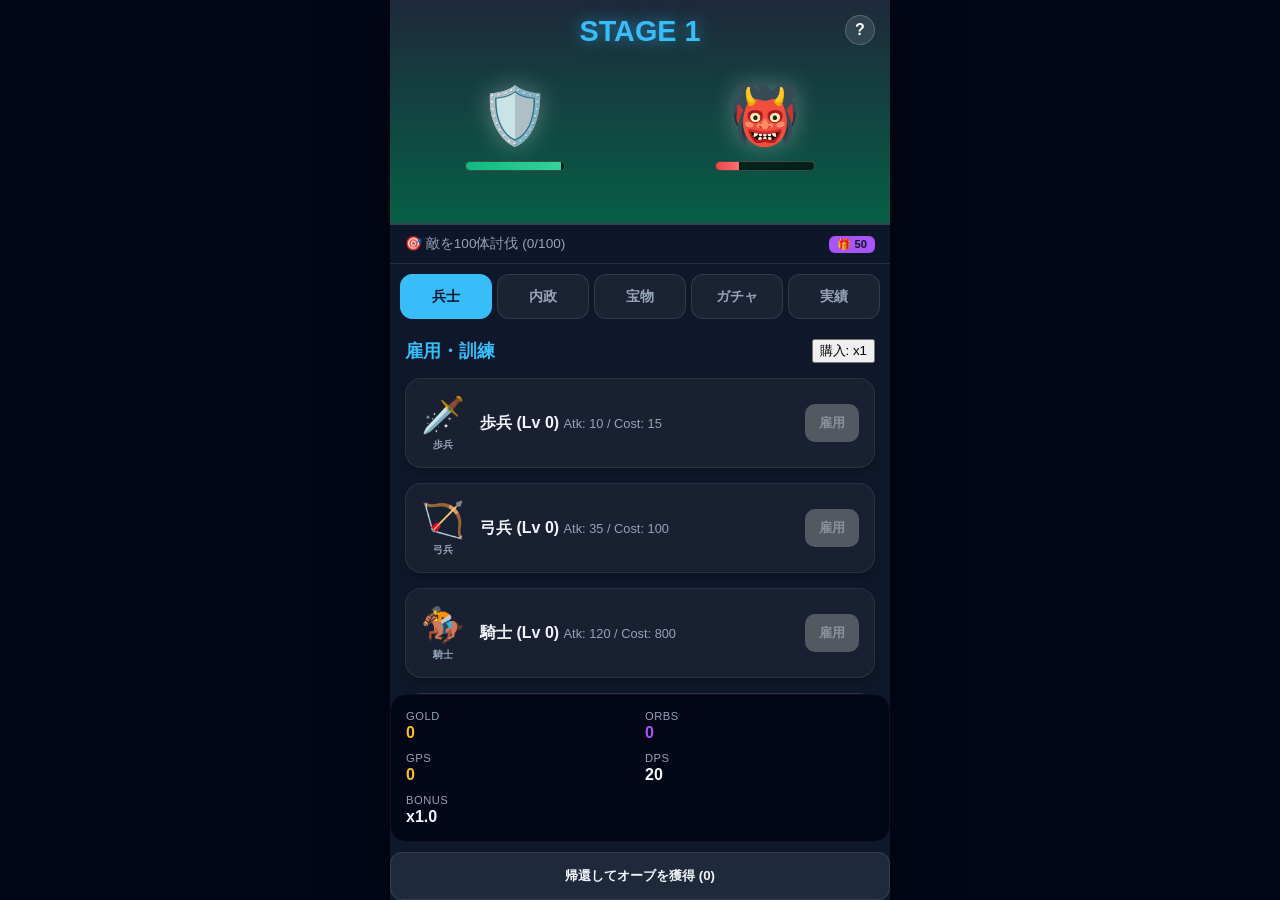
==== commit 8dc47827: "feat: Idle Rogue Richゲームの新しいインターフェースとスタイルをRPGディレクトリに追加しました。" ====
--- a/RPG/index.html
+++ b/RPG/index.html
@@ -2312,8 +2312,10 @@
             QUEST_DATA.forEach(q => {
                 const s = game.getStats();
                 const cost = game.getQuestCost(q.id);
-                document.getElementById(`qlv-${q.id}`).textContent = (game.quests[q.id] || 0).toLocaleString();
-                document.getElementById(`qcost-${q.id}`).textContent = formatNumber(cost);
+                const qlvEl = document.getElementById(`qlv-${q.id}`);
+                const qcostEl = document.getElementById(`qcost-${q.id}`);
+                if (qlvEl) qlvEl.textContent = (game.quests[q.id] || 0).toLocaleString();
+                if (qcostEl) qcostEl.textContent = formatNumber(cost);
                 const qbtn = document.getElementById(`qbtn-${q.id}`);
                 if (qbtn) qbtn.disabled = game.gold < cost;
 
@@ -2352,8 +2354,10 @@
 
             // Return Orbs
             const pendingOrbs = Math.floor(game.stage / 10);
-            document.getElementById('pending-orbs').textContent = pendingOrbs.toLocaleString();
-            document.getElementById('return-btn').disabled = game.stage < 10;
+            const pendingEl = document.getElementById('pending-orbs');
+            if (pendingEl) pendingEl.textContent = pendingOrbs.toLocaleString();
+            const returnEl = document.getElementById('return-btn');
+            if (returnEl) returnEl.disabled = game.stage < 10;
         }
 
         function openMissions() { document.getElementById('mission-modal').style.display = 'flex'; }
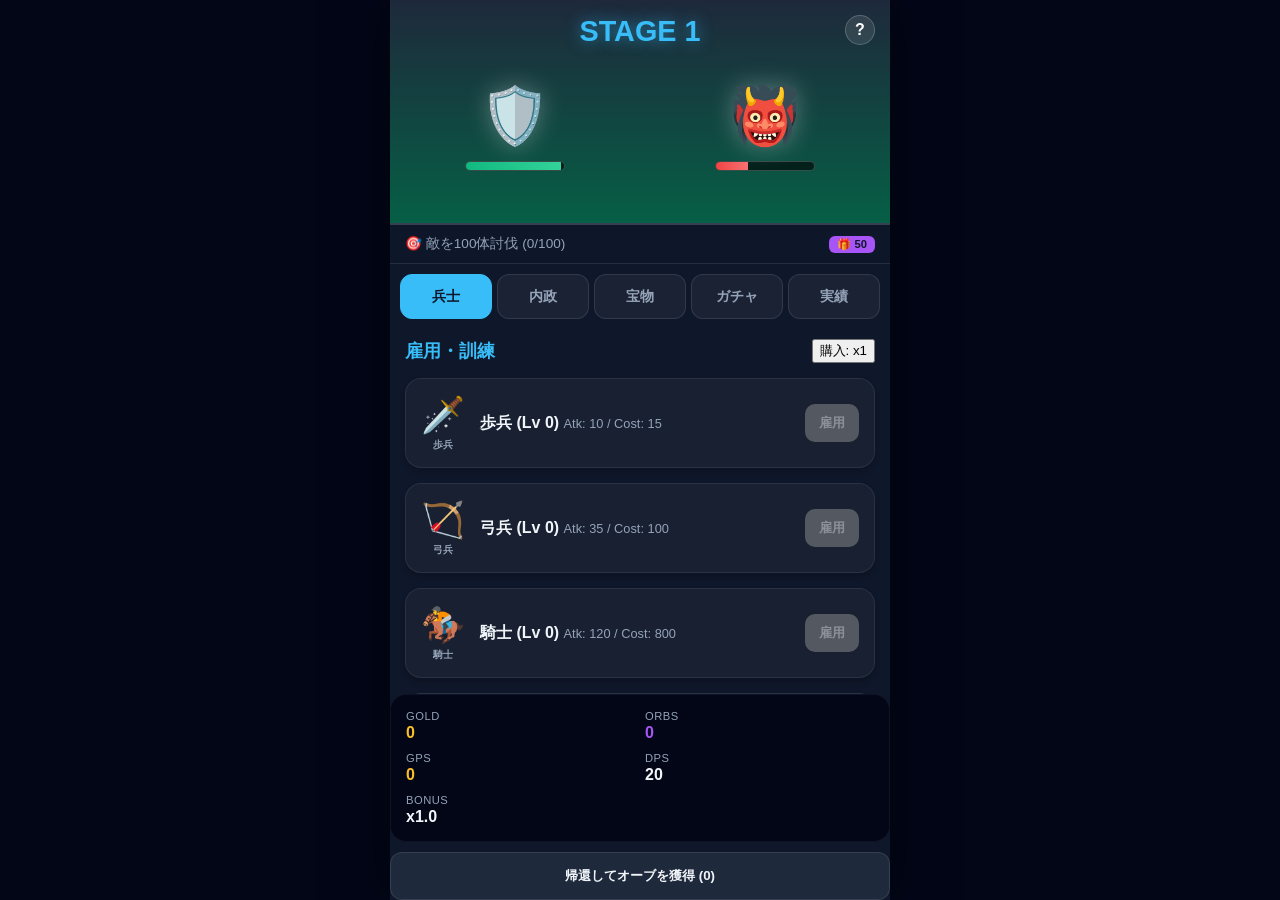
==== commit 56fff5da: "feat: Idle Rogue Richのプロフェッショナル・アップデートを実装" ====
--- a/RPG/index.html
+++ b/RPG/index.html
@@ -2300,6 +2300,12 @@
 
             // Shop Buttons
             UNIT_TYPES.forEach(type => {
+                // ステージ進行によるユニット解放チェック
+                const card = document.getElementById(`unit-card-${type.id}`);
+                if (card) {
+                    card.style.display = game.stage >= type.unlockAt ? 'flex' : 'none';
+                }
+
                 const cost = game.getUnitCost(type.id, game.buyMode === -1 ? game.getMaxBuy(type.id) : game.buyMode);
                 const lvEl = document.getElementById(`lv-${type.id}`);
                 const costEl = document.getElementById(`cost-${type.id}`);
